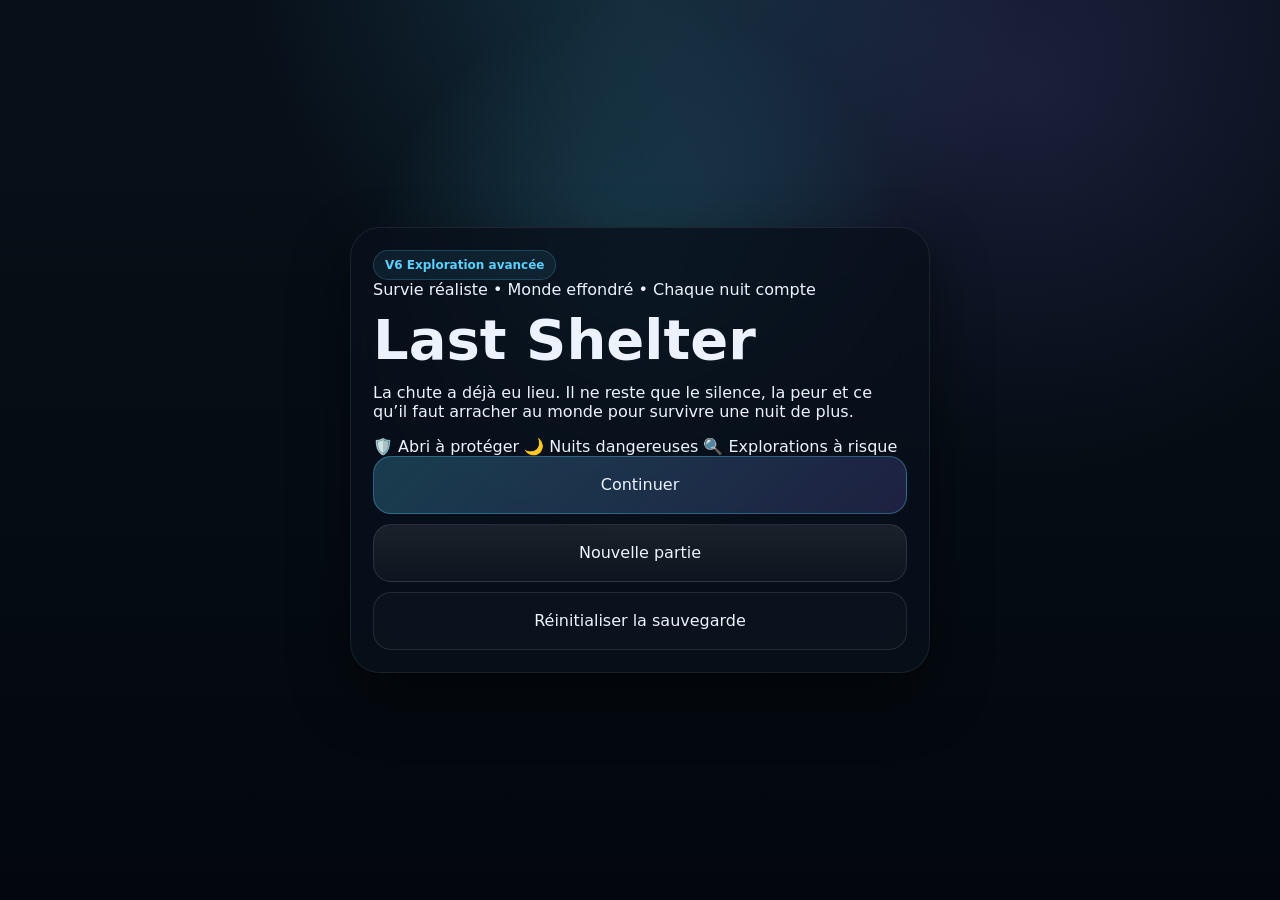
==== index.html @ d7cd536f "Update game version and start screen content Updated game version from V5.6.3 to V6 and modified the" ====
<!DOCTYPE html>
<html lang="fr">
<head>
  <meta charset="UTF-8" />
  <meta name="viewport" content="width=device-width, initial-scale=1.0, viewport-fit=cover" />
  <meta name="theme-color" content="#0b1220" />
  <title>Last Shelter V6 — Survie Zombie</title>
  <link rel="stylesheet" href="style.css" />
</head>
<body>
<div id="startScreen" class="start-screen">
  <div class="start-overlay"></div>
  <section class="start-card">
    <div class="eyebrow">V6 Exploration avancée</div>

    <div class="start-kicker">Survie réaliste • Monde effondré • Chaque nuit compte</div>

    <h1>Last Shelter</h1>

    <p class="start-text">
      La chute a déjà eu lieu. Il ne reste que le silence, la peur et ce qu’il faut arracher au monde pour survivre une nuit de plus.
    </p>

    <div class="start-features">
      <span>🛡️ Abri à protéger</span>
      <span>🌙 Nuits dangereuses</span>
      <span>🔍 Explorations à risque</span>
    </div>

    <div class="start-actions">
      <button id="continueBtn" class="btn primary large">Continuer</button>
      <button id="newGameBtn" class="btn large">Nouvelle partie</button>
      <button id="resetSaveBtn" class="btn ghost large">Réinitialiser la sauvegarde</button>
    </div>
  </section>
</div>

<main class="app hidden" id="gameApp">
  <section class="hero panel">
    <div class="hero-top">
      <div class="eyebrow">Survie zombie réaliste</div>
      <button id="saveNowBtn" class="mini-btn">Sauvegarder</button>
    </div>

    <h1>Last Shelter</h1>
    <p class="subtitle">Les sorties simples permettent de tenir. Les expéditions dangereuses permettent de changer la partie.</p>

    <div class="hero-meta">
      <article class="meta-card">
        <span>Jour</span>
        <strong id="dayLabel">1</strong>
      </article>
      <article class="meta-card">
        <span>Heure</span>
        <strong id="timeLabel">Matin</strong>
      </article>
      <article class="meta-card">
        <span>Zone</span>
        <strong id="locationLabel">Abri</strong>
      </article>
    </div>
  </section>

  <section class="sticky-wrap">
    <section class="sticky-status panel">
      <div class="sticky-bar-top">
        <div class="sticky-group" id="stickyVitals"></div>
        <div class="sticky-badge" id="statusSummary">Situation stable</div>
      </div>
      <div class="sticky-bar-bottom" id="stickyResources"></div>
    </section>
  </section>

  <section class="stack">
    <section class="panel ambience-panel">
      <div class="panel-head">
        <h2>Ambiance</h2>
        <small id="weatherLabel">☀️ Temps clair</small>
      </div>
      <div class="panel-body">
        <p id="ambienceText" class="ambience-text"></p>
      </div>
    </section>

    <section class="panel inventory-panel inventory-panel--featured">
      <div class="panel-head">
        <h2>Inventaire</h2>
        <small>Ressources disponibles</small>
      </div>
      <div class="panel-body">
        <div class="inventory-list" id="inventoryList"></div>
      </div>
    </section>

    <section class="panel">
      <div class="panel-head">
        <h2>État détaillé</h2>
        <small>Vue complète</small>
      </div>
      <div class="panel-body">
        <div class="status-chips-wrap">
          <div class="chips" id="statusChips"></div>
        </div>
        <div class="stats" id="statsGrid"></div>
      </div>
    </section>

    <section class="panel">
      <div class="panel-head">
        <h2>Situation actuelle</h2>
        <small id="saveStateLabel">Aucune sauvegarde</small>
      </div>
      <div class="panel-body">
        <div class="overview" id="overviewGrid"></div>
      </div>
    </section>

    <section class="zone-title zone-title-shelter">
      <span>Abri</span>
      <small>Gestion, construction, récupération</small>
    </section>

    <section class="panel accordion-panel shelter-shell">
      <button class="accordion-trigger" id="buildingsToggle" aria-expanded="false">
          <span>
            <strong>Améliorations de l'abri</strong>
            <small>Production et survie longue durée</small>
          </span>
        <span class="accordion-icon">+</span>
      </button>
      <div class="accordion-content hidden" id="buildingsContent">
        <div class="panel-body panel-body--accordion">
          <div class="buildings" id="buildingsGrid"></div>
        </div>
      </div>
    </section>

    <section class="zone-title zone-title-outside">
      <span>Exploration simple</span>
      <small>Aucune ressource requise</small>
    </section>

    <section class="panel accordion-panel outside-shell">
      <button class="accordion-trigger" id="simpleToggle" aria-expanded="false">
          <span>
            <strong>Sorties simples</strong>
            <small>Faible coût, butin modéré</small>
          </span>
        <span class="accordion-icon">+</span>
      </button>
      <div class="accordion-content hidden" id="simpleContent">
        <div class="panel-body panel-body--accordion">
          <div class="locations" id="simpleLocationsGrid"></div>
        </div>
      </div>
    </section>

    <section class="zone-title zone-title-danger">
      <span>Exploration dangereuse</span>
      <small>Munitions et carburant requis</small>
    </section>

    <section class="panel accordion-panel danger-shell">
      <button class="accordion-trigger" id="dangerousToggle" aria-expanded="false">
          <span>
            <strong>Expéditions dangereuses</strong>
            <small>Coût élevé, gros butin</small>
          </span>
        <span class="accordion-icon">+</span>
      </button>
      <div class="accordion-content hidden" id="dangerousContent">
        <div class="panel-body panel-body--accordion">
          <div class="locations" id="dangerousLocationsGrid"></div>
        </div>
      </div>
    </section>

    <section class="panel accordion-panel">
      <button class="accordion-trigger" id="journalToggle" aria-expanded="false">
          <span>
            <strong>Journal</strong>
            <small>Événements classés par jour</small>
          </span>
        <span class="accordion-icon">+</span>
      </button>
      <div class="accordion-content hidden" id="journalContent">
        <div class="panel-body panel-body--accordion">
          <div class="journal-days" id="journalDays"></div>
        </div>
      </div>
    </section>
  </section>
</main>

<section class="sticky-actions hidden" id="stickyActions">
  <div class="sticky-actions-main">
    <button class="action-pill" data-action="sleep">🌙<span>Dormir</span></button>
    <button class="action-pill" data-action="eat">🍖<span>Manger</span></button>
    <button class="action-pill" data-action="drink">💧<span>Boire</span></button>
    <button class="action-pill" data-action="heal">🩹<span>Soigner</span></button>
    <button class="action-pill more" id="moreActionsBtn">＋<span>Plus</span></button>
  </div>
  <div class="sticky-actions-more hidden" id="moreActionsPanel">
    <button class="action-pill" data-action="relax">🫁<span>Se détendre</span></button>
    <button class="action-pill" data-action="fortify">🧱<span>Renforcer</span></button>
    <button class="action-pill danger" data-action="night-watch">👁️<span>Garde</span></button>
    <button class="action-pill" data-action="patrol">🚶<span>Patrouiller</span></button>
    <button class="action-pill" data-action="secure-zone">🛡️<span>Sécuriser</span></button>
    <button class="action-pill danger" data-action="clear-threat">🔫<span>Éliminer</span></button>
    <button class="action-pill" data-action="next">⏱️<span>Temps</span></button>
  </div>
</section>

<div id="eventModal" class="modal hidden">
  <div class="modal-backdrop"></div>
  <section class="modal-card">
    <div class="eyebrow">Événement</div>
    <h2 id="eventTitle">Événement</h2>
    <p id="eventText" class="modal-text"></p>
    <div class="choice-list" id="eventChoices"></div>
  </section>
</div>

<div id="gameOverScreen" class="modal hidden">
  <div class="modal-backdrop"></div>
  <section class="modal-card game-over-card">
    <div class="eyebrow">Fin de survie</div>
    <h2>Game Over</h2>
    <p id="gameOverReason" class="modal-text"></p>
    <div class="game-over-grid" id="gameOverStats"></div>
    <div class="choice-list">
      <button id="restartBtn" class="btn primary">
        <strong>Recommencer</strong>
        <span>Lancer une nouvelle partie</span>
      </button>
      <button id="backMenuBtn" class="btn">
        <strong>Retour menu</strong>
        <span>Revenir à l’écran d’accueil</span>
      </button>
    </div>
  </section>
</div>


<div id="toastContainer" class="toast-container"></div>

<script src="app.js"></script>
</body>
</html>
---- style.css ----
:root{--bg:#071019;--panel:rgba(13,24,38,.88);--panel-2:rgba(9,18,30,.94);--line:rgba(255,255,255,.08);--text:#ecf3ff;--muted:#95a8c6;--accent:#59d0ff;--accent-2:#8d7bff;--danger:#ff5e7e;--warning:#ffbe5c;--success:#56e39f;--shadow:0 24px 60px rgba(0,0,0,.45);--radius:22px;--safe-bottom:env(safe-area-inset-bottom,0px);--safe-top:env(safe-area-inset-top,0px)}
*{box-sizing:border-box}html,body{margin:0;min-height:100%}body{font-family:Inter,ui-sans-serif,system-ui,-apple-system,Segoe UI,Roboto,Arial,sans-serif;color:var(--text);background:radial-gradient(circle at top,rgba(89,208,255,.18),transparent 35%),radial-gradient(circle at 80% 10%,rgba(141,123,255,.18),transparent 30%),linear-gradient(180deg,#08111b 0%,#071019 55%,#050b12 100%);overflow-x:hidden}
.hidden{display:none!important}.start-screen{min-height:100vh;padding:calc(24px + var(--safe-top)) 16px calc(24px + var(--safe-bottom));display:grid;place-items:center;position:relative}.start-overlay{position:absolute;inset:0;background:radial-gradient(circle at 50% 30%,rgba(89,208,255,.18),transparent 30%),linear-gradient(180deg,rgba(3,7,12,.1),rgba(2,5,10,.6))}.start-card{position:relative;z-index:1;width:min(100%,580px);border:1px solid var(--line);border-radius:30px;background:rgba(8,16,28,.82);backdrop-filter:blur(18px);box-shadow:var(--shadow);padding:22px}.start-card h1,h1{margin:14px 0 8px;font-size:clamp(28px,8vw,42px);line-height:.96}.start-card h1{font-size:clamp(34px,10vw,56px)}.start-actions,.choice-list{display:grid;gap:10px}
.app{width:min(100%,1120px);margin:0 auto;padding:calc(18px + var(--safe-top)) 14px calc(152px + var(--safe-bottom))}.stack{display:grid;gap:14px;margin-top:14px}
.panel{border:1px solid var(--line);border-radius:var(--radius);background:var(--panel);backdrop-filter:blur(14px);box-shadow:var(--shadow);overflow:hidden}.hero{padding:18px;background:linear-gradient(180deg,rgba(14,24,40,.92),rgba(8,16,27,.92))}.ambience-panel{background:linear-gradient(180deg,rgba(18,31,49,.92),rgba(9,18,30,.92))}
.hero-top,.panel-head,.location-top,.entry-meta,.toast-top,.loot-row,.building-top,.sticky-bar-top{display:flex;align-items:center;justify-content:space-between;gap:10px}.eyebrow{display:inline-flex;align-items:center;padding:7px 11px;border:1px solid rgba(89,208,255,.2);border-radius:999px;color:var(--accent);font-size:12px;font-weight:700;background:rgba(89,208,255,.08)}
.subtitle,.panel-head small,.meta-card span,.info span,.btn span,.loot-row small,.entry-meta,.toast-close,.accordion-trigger small,.zone-title small,.sticky-pill span{color:var(--muted)}
.hero-meta,.stats,.overview,.locations,.buildings,.game-over-grid{display:grid;gap:12px}.hero-meta{grid-template-columns:repeat(3,1fr);margin-top:16px}.stats,.overview{grid-template-columns:1fr 1fr}.locations,.buildings{grid-template-columns:1fr}.game-over-grid{grid-template-columns:1fr 1fr}
.meta-card,.location-card,.info,.stat,.loot-row,.entry,.building-card,.game-over-stat{border:1px solid var(--line);background:rgba(255,255,255,.03)}.meta-card,.info,.stat,.loot-row,.entry,.location-card,.btn,.building-card,.game-over-stat,.sticky-status{border-radius:18px;padding:12px}
.panel-head{padding:16px 16px 12px}.panel-body{padding:0 16px 16px}.panel-body--accordion{padding-top:12px}
button{appearance:none;border:0;cursor:pointer;font:inherit}.btn{min-height:58px;color:var(--text);text-align:left;border:1px solid rgba(255,255,255,.1);background:linear-gradient(180deg,rgba(255,255,255,.08),rgba(255,255,255,.03))}.btn.primary{background:linear-gradient(135deg,rgba(89,208,255,.24),rgba(141,123,255,.18));border-color:rgba(89,208,255,.32)}.btn.ghost{background:rgba(255,255,255,.02)} .btn.large{text-align:center}.mini-btn{border-radius:999px;padding:10px 12px;color:#dff1ff;border:1px solid rgba(89,208,255,.22);background:rgba(89,208,255,.08)}
.sticky-wrap{position:sticky;top:8px;z-index:35;margin-top:14px}.sticky-status{background:linear-gradient(135deg,rgba(8,18,31,.95),rgba(10,22,38,.92));padding:12px;border-color:rgba(89,208,255,.24)}.sticky-group,.sticky-bar-bottom{display:flex;gap:8px;overflow-x:auto;scrollbar-width:none;flex-wrap:nowrap}.sticky-group::-webkit-scrollbar,.sticky-bar-bottom::-webkit-scrollbar{display:none}.sticky-bar-bottom{margin-top:8px}.sticky-pill,.sticky-badge{padding:8px 10px;border-radius:999px;border:1px solid var(--line);background:rgba(255,255,255,.04);font-size:12px;display:flex;align-items:center;gap:8px;flex:0 0 auto}.sticky-pill strong{font-size:14px}.sticky-badge{background:rgba(89,208,255,.1);border-color:rgba(89,208,255,.2)}
.sticky-actions{position:fixed;left:0;right:0;bottom:0;z-index:40;padding:10px 12px calc(10px + var(--safe-bottom));background:linear-gradient(180deg,rgba(4,10,18,.15),rgba(7,16,25,.97));backdrop-filter:blur(22px);border-top:1px solid rgba(255,255,255,.08)}.sticky-actions-main,.sticky-actions-more{display:grid;gap:8px}.sticky-actions-main{grid-template-columns:repeat(5,minmax(0,1fr))}.sticky-actions-more{grid-template-columns:repeat(4,minmax(0,1fr));margin-top:8px}.action-pill{min-height:54px;display:flex;flex-direction:column;align-items:center;justify-content:center;gap:4px;padding:8px 6px;border-radius:18px;color:var(--text);background:linear-gradient(180deg,rgba(255,255,255,.08),rgba(255,255,255,.03));border:1px solid rgba(255,255,255,.1);text-align:center;font-size:12px}.action-pill.more{background:linear-gradient(180deg,rgba(89,208,255,.14),rgba(255,255,255,.03));border-color:rgba(89,208,255,.22)}.action-pill.danger{background:linear-gradient(180deg,rgba(255,94,126,.2),rgba(255,255,255,.03));border-color:rgba(255,94,126,.28)}
.zone-title{padding:2px 4px 0}.zone-title-shelter span{color:#9de5ff}.zone-title-outside span{color:#ffcc9d}.shelter-shell{border-color:rgba(89,208,255,.18)}.outside-shell{border-color:rgba(255,190,92,.18)}
.accordion-trigger{width:100%;display:flex;align-items:center;justify-content:space-between;gap:12px;padding:16px;background:linear-gradient(180deg,rgba(255,255,255,.05),rgba(255,255,255,.02));color:var(--text)}.accordion-icon{width:34px;height:34px;display:grid;place-items:center;border-radius:50%;background:rgba(89,208,255,.1);border:1px solid rgba(89,208,255,.18);font-size:20px;color:var(--accent);transition:transform .2s ease}.accordion-trigger[aria-expanded="true"] .accordion-icon{transform:rotate(45deg)}.accordion-content{display:grid;grid-template-rows:1fr;transition:grid-template-rows .25s ease, opacity .25s ease;opacity:1}.accordion-content.hidden{display:grid!important;grid-template-rows:0fr;opacity:.45}.accordion-content>*{overflow:hidden}
.badge.danger{border-color:rgba(255,94,126,.24);color:#ffd3dc}.badge.loot{border-color:rgba(89,208,255,.24);color:#cfeeff}.badge.good,.chip.good{border-color:rgba(86,227,159,.24);color:#caffdf;background:rgba(86,227,159,.1)} .chip.alert{border-color:rgba(255,94,126,.3);color:#ffd7df;background:rgba(255,94,126,.1)}
.stat-top{display:flex;justify-content:space-between;gap:8px;margin-bottom:8px;font-size:13px}.bar{height:10px;border-radius:999px;background:rgba(255,255,255,.06);overflow:hidden}.bar-fill{height:100%;border-radius:inherit;background:linear-gradient(90deg,var(--accent),var(--accent-2))}.bar-fill.danger{background:linear-gradient(90deg,#ff8a5c,var(--danger))}.bar-fill.success{background:linear-gradient(90deg,#56e39f,#28c76f)}.bar-fill.warning{background:linear-gradient(90deg,#ffd166,#ff9f1c)}
.journal-days{display:grid;gap:12px}.journal-day{border:1px solid var(--line);border-radius:18px;background:rgba(255,255,255,.03);padding:12px}.journal-day h3{margin:0 0 10px;font-size:14px}.journal-entries{display:grid;gap:10px}
.modal{position:fixed;inset:0;z-index:10000;display:grid;place-items:center;padding:16px}.modal-backdrop{position:absolute;inset:0;background:rgba(4,8,14,.72);backdrop-filter:blur(10px)}.modal-card{position:relative;z-index:1;width:min(100%,560px);max-height:min(92vh,820px);overflow:auto;border-radius:28px;border:1px solid var(--line);background:var(--panel-2);padding:20px}.game-over-card{border-color:rgba(255,94,126,.28);background:linear-gradient(180deg,rgba(35,10,18,.96),rgba(13,18,28,.95))}
.toast-container{position:fixed;left:12px;right:12px;bottom:calc(132px + var(--safe-bottom));display:grid;gap:10px;z-index:9999;pointer-events:none}.toast{pointer-events:auto;border-radius:18px;border:1px solid rgba(255,255,255,.1);background:rgba(8,16,28,.95);padding:14px 14px 12px;transform:translateY(18px);opacity:0;animation:toastIn .28s ease forwards}.toast.hide{animation:toastOut .25s ease forwards}.toast-title{font-size:14px;font-weight:700}.toast-message{font-size:13px;line-height:1.45;color:#d9e6fb}.toast.info{border-color:rgba(89,208,255,.35)}.toast.success{border-color:rgba(86,227,159,.35)}.toast.warning{border-color:rgba(255,190,92,.38)}.toast.danger{border-color:rgba(255,94,126,.38)}.toast.info .toast-title{color:var(--accent)}.toast.success .toast-title{color:var(--success)}.toast.warning .toast-title{color:var(--warning)}.toast.danger .toast-title{color:var(--danger)}
@keyframes toastIn{from{opacity:0;transform:translateY(18px) scale(.98)}to{opacity:1;transform:translateY(0) scale(1)}} @keyframes toastOut{from{opacity:1;transform:translateY(0) scale(1)}to{opacity:0;transform:translateY(12px) scale(.98)}}
@media (max-width:420px){.game-over-grid,.stats,.overview,.hero-meta{grid-template-columns:1fr}.sticky-actions-main{grid-template-columns:repeat(5,minmax(0,1fr))}.sticky-actions-more{grid-template-columns:repeat(2,minmax(0,1fr))}.action-pill{font-size:11px}}
@media (min-width:760px){.app{padding-inline:20px}.sticky-actions{left:auto;right:20px;bottom:20px;width:min(760px,calc(100vw - 40px));border:1px solid rgba(255,255,255,.08);border-radius:28px}.toast-container{left:auto;right:20px;width:min(390px,calc(100vw - 40px));bottom:160px}.stack{grid-template-columns:1.05fr .95fr;align-items:start}.locations,.buildings{grid-template-columns:1fr 1fr}}
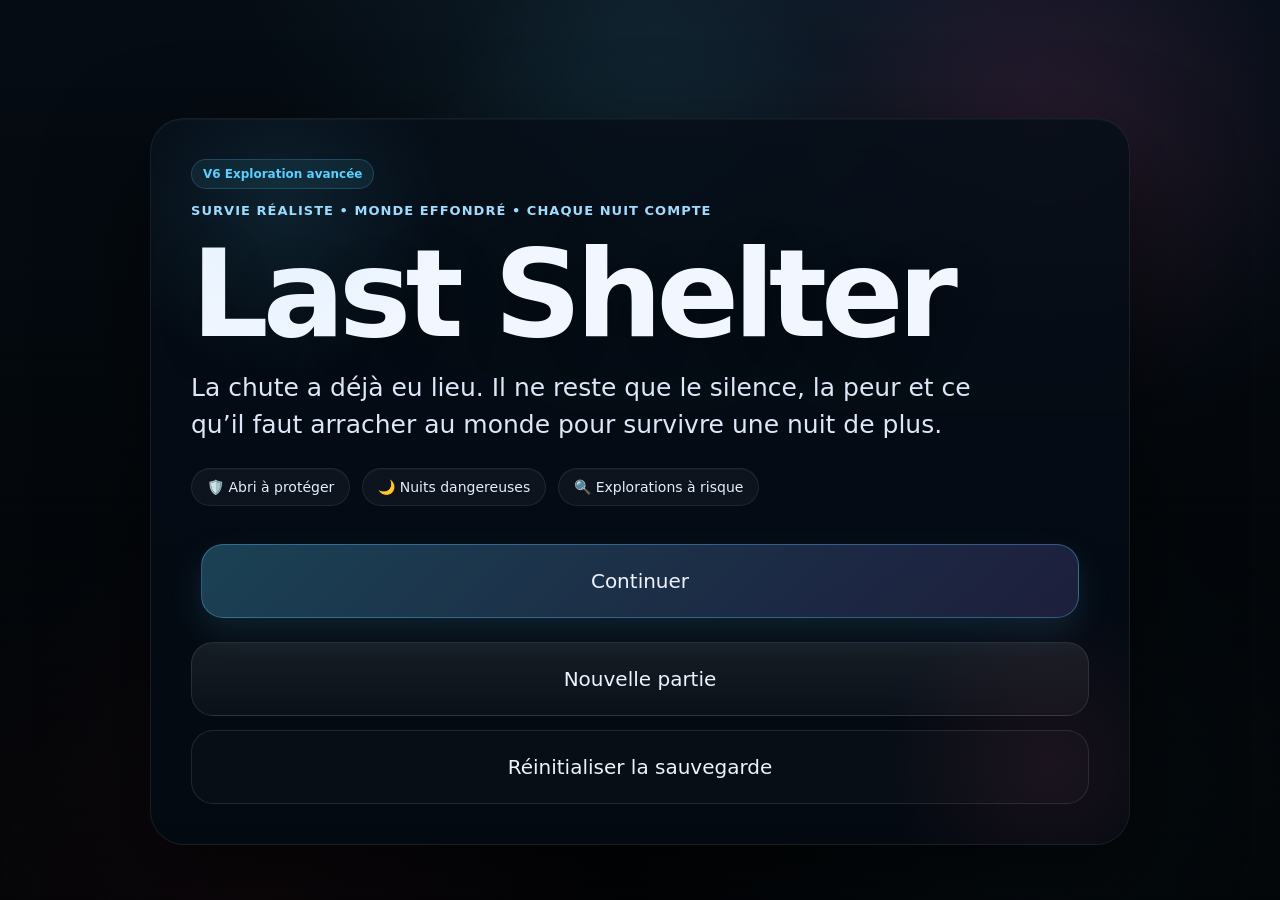
==== commit 83261b57: "maj vers V6" ====
--- a/index.html
+++ b/index.html
@@ -246,4 +246,4 @@
 
 <script src="app.js"></script>
 </body>
-</html>
+</html>
--- a/style.css
+++ b/style.css
@@ -1,23 +1,842 @@
-:root{--bg:#071019;--panel:rgba(13,24,38,.88);--panel-2:rgba(9,18,30,.94);--line:rgba(255,255,255,.08);--text:#ecf3ff;--muted:#95a8c6;--accent:#59d0ff;--accent-2:#8d7bff;--danger:#ff5e7e;--warning:#ffbe5c;--success:#56e39f;--shadow:0 24px 60px rgba(0,0,0,.45);--radius:22px;--safe-bottom:env(safe-area-inset-bottom,0px);--safe-top:env(safe-area-inset-top,0px)}
-*{box-sizing:border-box}html,body{margin:0;min-height:100%}body{font-family:Inter,ui-sans-serif,system-ui,-apple-system,Segoe UI,Roboto,Arial,sans-serif;color:var(--text);background:radial-gradient(circle at top,rgba(89,208,255,.18),transparent 35%),radial-gradient(circle at 80% 10%,rgba(141,123,255,.18),transparent 30%),linear-gradient(180deg,#08111b 0%,#071019 55%,#050b12 100%);overflow-x:hidden}
-.hidden{display:none!important}.start-screen{min-height:100vh;padding:calc(24px + var(--safe-top)) 16px calc(24px + var(--safe-bottom));display:grid;place-items:center;position:relative}.start-overlay{position:absolute;inset:0;background:radial-gradient(circle at 50% 30%,rgba(89,208,255,.18),transparent 30%),linear-gradient(180deg,rgba(3,7,12,.1),rgba(2,5,10,.6))}.start-card{position:relative;z-index:1;width:min(100%,580px);border:1px solid var(--line);border-radius:30px;background:rgba(8,16,28,.82);backdrop-filter:blur(18px);box-shadow:var(--shadow);padding:22px}.start-card h1,h1{margin:14px 0 8px;font-size:clamp(28px,8vw,42px);line-height:.96}.start-card h1{font-size:clamp(34px,10vw,56px)}.start-actions,.choice-list{display:grid;gap:10px}
-.app{width:min(100%,1120px);margin:0 auto;padding:calc(18px + var(--safe-top)) 14px calc(152px + var(--safe-bottom))}.stack{display:grid;gap:14px;margin-top:14px}
-.panel{border:1px solid var(--line);border-radius:var(--radius);background:var(--panel);backdrop-filter:blur(14px);box-shadow:var(--shadow);overflow:hidden}.hero{padding:18px;background:linear-gradient(180deg,rgba(14,24,40,.92),rgba(8,16,27,.92))}.ambience-panel{background:linear-gradient(180deg,rgba(18,31,49,.92),rgba(9,18,30,.92))}
-.hero-top,.panel-head,.location-top,.entry-meta,.toast-top,.loot-row,.building-top,.sticky-bar-top{display:flex;align-items:center;justify-content:space-between;gap:10px}.eyebrow{display:inline-flex;align-items:center;padding:7px 11px;border:1px solid rgba(89,208,255,.2);border-radius:999px;color:var(--accent);font-size:12px;font-weight:700;background:rgba(89,208,255,.08)}
-.subtitle,.panel-head small,.meta-card span,.info span,.btn span,.loot-row small,.entry-meta,.toast-close,.accordion-trigger small,.zone-title small,.sticky-pill span{color:var(--muted)}
-.hero-meta,.stats,.overview,.locations,.buildings,.game-over-grid{display:grid;gap:12px}.hero-meta{grid-template-columns:repeat(3,1fr);margin-top:16px}.stats,.overview{grid-template-columns:1fr 1fr}.locations,.buildings{grid-template-columns:1fr}.game-over-grid{grid-template-columns:1fr 1fr}
-.meta-card,.location-card,.info,.stat,.loot-row,.entry,.building-card,.game-over-stat{border:1px solid var(--line);background:rgba(255,255,255,.03)}.meta-card,.info,.stat,.loot-row,.entry,.location-card,.btn,.building-card,.game-over-stat,.sticky-status{border-radius:18px;padding:12px}
-.panel-head{padding:16px 16px 12px}.panel-body{padding:0 16px 16px}.panel-body--accordion{padding-top:12px}
-button{appearance:none;border:0;cursor:pointer;font:inherit}.btn{min-height:58px;color:var(--text);text-align:left;border:1px solid rgba(255,255,255,.1);background:linear-gradient(180deg,rgba(255,255,255,.08),rgba(255,255,255,.03))}.btn.primary{background:linear-gradient(135deg,rgba(89,208,255,.24),rgba(141,123,255,.18));border-color:rgba(89,208,255,.32)}.btn.ghost{background:rgba(255,255,255,.02)} .btn.large{text-align:center}.mini-btn{border-radius:999px;padding:10px 12px;color:#dff1ff;border:1px solid rgba(89,208,255,.22);background:rgba(89,208,255,.08)}
-.sticky-wrap{position:sticky;top:8px;z-index:35;margin-top:14px}.sticky-status{background:linear-gradient(135deg,rgba(8,18,31,.95),rgba(10,22,38,.92));padding:12px;border-color:rgba(89,208,255,.24)}.sticky-group,.sticky-bar-bottom{display:flex;gap:8px;overflow-x:auto;scrollbar-width:none;flex-wrap:nowrap}.sticky-group::-webkit-scrollbar,.sticky-bar-bottom::-webkit-scrollbar{display:none}.sticky-bar-bottom{margin-top:8px}.sticky-pill,.sticky-badge{padding:8px 10px;border-radius:999px;border:1px solid var(--line);background:rgba(255,255,255,.04);font-size:12px;display:flex;align-items:center;gap:8px;flex:0 0 auto}.sticky-pill strong{font-size:14px}.sticky-badge{background:rgba(89,208,255,.1);border-color:rgba(89,208,255,.2)}
-.sticky-actions{position:fixed;left:0;right:0;bottom:0;z-index:40;padding:10px 12px calc(10px + var(--safe-bottom));background:linear-gradient(180deg,rgba(4,10,18,.15),rgba(7,16,25,.97));backdrop-filter:blur(22px);border-top:1px solid rgba(255,255,255,.08)}.sticky-actions-main,.sticky-actions-more{display:grid;gap:8px}.sticky-actions-main{grid-template-columns:repeat(5,minmax(0,1fr))}.sticky-actions-more{grid-template-columns:repeat(4,minmax(0,1fr));margin-top:8px}.action-pill{min-height:54px;display:flex;flex-direction:column;align-items:center;justify-content:center;gap:4px;padding:8px 6px;border-radius:18px;color:var(--text);background:linear-gradient(180deg,rgba(255,255,255,.08),rgba(255,255,255,.03));border:1px solid rgba(255,255,255,.1);text-align:center;font-size:12px}.action-pill.more{background:linear-gradient(180deg,rgba(89,208,255,.14),rgba(255,255,255,.03));border-color:rgba(89,208,255,.22)}.action-pill.danger{background:linear-gradient(180deg,rgba(255,94,126,.2),rgba(255,255,255,.03));border-color:rgba(255,94,126,.28)}
-.zone-title{padding:2px 4px 0}.zone-title-shelter span{color:#9de5ff}.zone-title-outside span{color:#ffcc9d}.shelter-shell{border-color:rgba(89,208,255,.18)}.outside-shell{border-color:rgba(255,190,92,.18)}
-.accordion-trigger{width:100%;display:flex;align-items:center;justify-content:space-between;gap:12px;padding:16px;background:linear-gradient(180deg,rgba(255,255,255,.05),rgba(255,255,255,.02));color:var(--text)}.accordion-icon{width:34px;height:34px;display:grid;place-items:center;border-radius:50%;background:rgba(89,208,255,.1);border:1px solid rgba(89,208,255,.18);font-size:20px;color:var(--accent);transition:transform .2s ease}.accordion-trigger[aria-expanded="true"] .accordion-icon{transform:rotate(45deg)}.accordion-content{display:grid;grid-template-rows:1fr;transition:grid-template-rows .25s ease, opacity .25s ease;opacity:1}.accordion-content.hidden{display:grid!important;grid-template-rows:0fr;opacity:.45}.accordion-content>*{overflow:hidden}
-.badge.danger{border-color:rgba(255,94,126,.24);color:#ffd3dc}.badge.loot{border-color:rgba(89,208,255,.24);color:#cfeeff}.badge.good,.chip.good{border-color:rgba(86,227,159,.24);color:#caffdf;background:rgba(86,227,159,.1)} .chip.alert{border-color:rgba(255,94,126,.3);color:#ffd7df;background:rgba(255,94,126,.1)}
-.stat-top{display:flex;justify-content:space-between;gap:8px;margin-bottom:8px;font-size:13px}.bar{height:10px;border-radius:999px;background:rgba(255,255,255,.06);overflow:hidden}.bar-fill{height:100%;border-radius:inherit;background:linear-gradient(90deg,var(--accent),var(--accent-2))}.bar-fill.danger{background:linear-gradient(90deg,#ff8a5c,var(--danger))}.bar-fill.success{background:linear-gradient(90deg,#56e39f,#28c76f)}.bar-fill.warning{background:linear-gradient(90deg,#ffd166,#ff9f1c)}
-.journal-days{display:grid;gap:12px}.journal-day{border:1px solid var(--line);border-radius:18px;background:rgba(255,255,255,.03);padding:12px}.journal-day h3{margin:0 0 10px;font-size:14px}.journal-entries{display:grid;gap:10px}
-.modal{position:fixed;inset:0;z-index:10000;display:grid;place-items:center;padding:16px}.modal-backdrop{position:absolute;inset:0;background:rgba(4,8,14,.72);backdrop-filter:blur(10px)}.modal-card{position:relative;z-index:1;width:min(100%,560px);max-height:min(92vh,820px);overflow:auto;border-radius:28px;border:1px solid var(--line);background:var(--panel-2);padding:20px}.game-over-card{border-color:rgba(255,94,126,.28);background:linear-gradient(180deg,rgba(35,10,18,.96),rgba(13,18,28,.95))}
-.toast-container{position:fixed;left:12px;right:12px;bottom:calc(132px + var(--safe-bottom));display:grid;gap:10px;z-index:9999;pointer-events:none}.toast{pointer-events:auto;border-radius:18px;border:1px solid rgba(255,255,255,.1);background:rgba(8,16,28,.95);padding:14px 14px 12px;transform:translateY(18px);opacity:0;animation:toastIn .28s ease forwards}.toast.hide{animation:toastOut .25s ease forwards}.toast-title{font-size:14px;font-weight:700}.toast-message{font-size:13px;line-height:1.45;color:#d9e6fb}.toast.info{border-color:rgba(89,208,255,.35)}.toast.success{border-color:rgba(86,227,159,.35)}.toast.warning{border-color:rgba(255,190,92,.38)}.toast.danger{border-color:rgba(255,94,126,.38)}.toast.info .toast-title{color:var(--accent)}.toast.success .toast-title{color:var(--success)}.toast.warning .toast-title{color:var(--warning)}.toast.danger .toast-title{color:var(--danger)}
-@keyframes toastIn{from{opacity:0;transform:translateY(18px) scale(.98)}to{opacity:1;transform:translateY(0) scale(1)}} @keyframes toastOut{from{opacity:1;transform:translateY(0) scale(1)}to{opacity:0;transform:translateY(12px) scale(.98)}}
-@media (max-width:420px){.game-over-grid,.stats,.overview,.hero-meta{grid-template-columns:1fr}.sticky-actions-main{grid-template-columns:repeat(5,minmax(0,1fr))}.sticky-actions-more{grid-template-columns:repeat(2,minmax(0,1fr))}.action-pill{font-size:11px}}
-@media (min-width:760px){.app{padding-inline:20px}.sticky-actions{left:auto;right:20px;bottom:20px;width:min(760px,calc(100vw - 40px));border:1px solid rgba(255,255,255,.08);border-radius:28px}.toast-container{left:auto;right:20px;width:min(390px,calc(100vw - 40px));bottom:160px}.stack{grid-template-columns:1.05fr .95fr;align-items:start}.locations,.buildings{grid-template-columns:1fr 1fr}}
+:root{
+  --bg:#071019;
+  --panel:rgba(13,24,38,.88);
+  --panel-2:rgba(9,18,30,.94);
+  --line:rgba(255,255,255,.08);
+  --text:#ecf3ff;
+  --muted:#95a8c6;
+  --accent:#59d0ff;
+  --accent-2:#8d7bff;
+  --danger:#ff5e7e;
+  --warning:#ffbe5c;
+  --success:#56e39f;
+  --shadow:0 24px 60px rgba(0,0,0,.45);
+  --radius:22px;
+  --safe-bottom:env(safe-area-inset-bottom,0px);
+  --safe-top:env(safe-area-inset-top,0px);
+}
+
+*{box-sizing:border-box}
+html,body{margin:0;min-height:100%}
+
+body{
+  font-family:Inter,ui-sans-serif,system-ui,-apple-system,Segoe UI,Roboto,Arial,sans-serif;
+  color:var(--text);
+  background:
+          radial-gradient(circle at top,rgba(89,208,255,.18),transparent 35%),
+          radial-gradient(circle at 80% 10%,rgba(141,123,255,.18),transparent 30%),
+          linear-gradient(180deg,#08111b 0%,#071019 55%,#050b12 100%);
+  overflow-x:hidden;
+}
+
+.hidden{display:none!important}
+.start-screen{
+  min-height:100vh;
+  padding:calc(24px + var(--safe-top)) 16px calc(24px + var(--safe-bottom));
+  display:grid;
+  place-items:center;
+  position:relative;
+  overflow:hidden;
+  background:
+          radial-gradient(circle at 50% 20%, rgba(89,208,255,.10), transparent 24%),
+          radial-gradient(circle at 82% 18%, rgba(255,94,126,.12), transparent 20%),
+          linear-gradient(180deg, rgba(3,8,14,.45), rgba(2,6,10,.72));
+}
+
+.start-screen::before{
+  content:"";
+  position:absolute;
+  inset:0;
+  background:
+          linear-gradient(to top, rgba(0,0,0,.55), rgba(0,0,0,.08)),
+          radial-gradient(circle at 20% 100%, rgba(255,94,126,.10), transparent 28%),
+          radial-gradient(circle at 80% 100%, rgba(89,208,255,.08), transparent 30%);
+  pointer-events:none;
+}
+
+.start-screen::after{
+  content:"";
+  position:absolute;
+  inset:0;
+  background:
+          repeating-linear-gradient(
+                  180deg,
+                  rgba(255,255,255,.012) 0px,
+                  rgba(255,255,255,.012) 1px,
+                  transparent 1px,
+                  transparent 3px
+          );
+  opacity:.35;
+  pointer-events:none;
+}
+
+.start-card{
+  position:relative;
+  z-index:1;
+  width:min(100%, 980px);
+  border:1px solid rgba(255,255,255,.08);
+  border-radius:34px;
+  background:
+          linear-gradient(180deg, rgba(6,14,24,.86), rgba(4,10,18,.94));
+  backdrop-filter:blur(18px);
+  box-shadow:
+          0 40px 100px rgba(0,0,0,.55),
+          inset 0 1px 0 rgba(255,255,255,.03);
+  padding:40px;
+  overflow:hidden;
+}
+
+.start-card::before{
+  content:"";
+  position:absolute;
+  top:-80px;
+  left:-40px;
+  width:340px;
+  height:340px;
+  background:radial-gradient(circle, rgba(89,208,255,.10), transparent 70%);
+  pointer-events:none;
+}
+
+.start-card::after{
+  content:"";
+  position:absolute;
+  right:-80px;
+  bottom:-80px;
+  width:320px;
+  height:320px;
+  background:radial-gradient(circle, rgba(255,94,126,.08), transparent 72%);
+  pointer-events:none;
+}
+
+.start-kicker{
+  margin-top:14px;
+  color:#9fdcff;
+  font-size:13px;
+  font-weight:700;
+  letter-spacing:.08em;
+  text-transform:uppercase;
+}
+
+.start-card h1{
+  margin:20px 0 18px;
+  font-size:clamp(58px, 10vw, 122px);
+  line-height:.92;
+  letter-spacing:-0.05em;
+  color:#f2f6ff;
+  text-shadow:0 10px 40px rgba(0,0,0,.28);
+}
+
+.start-text{
+  max-width:780px;
+  margin:0 0 24px;
+  font-size:clamp(18px, 2.1vw, 25px);
+  line-height:1.5;
+  color:#dce7f8;
+}
+
+.start-features{
+  display:flex;
+  flex-wrap:wrap;
+  gap:12px;
+  margin-bottom:28px;
+}
+
+.start-features span{
+  padding:10px 15px;
+  border-radius:999px;
+  border:1px solid rgba(255,255,255,.08);
+  background:rgba(255,255,255,.04);
+  color:#e2eeff;
+  font-size:14px;
+  box-shadow:inset 0 1px 0 rgba(255,255,255,.03);
+}
+
+.start-actions{
+  display:grid;
+  gap:14px;
+}
+
+.start-actions .btn{
+  min-height:74px;
+  border-radius:22px;
+  text-align:center;
+  justify-content:center;
+  font-size:20px;
+}
+
+.start-actions .btn.primary{
+  background:linear-gradient(135deg, rgba(89,208,255,.28), rgba(141,123,255,.18));
+  border-color:rgba(89,208,255,.34);
+  box-shadow:0 14px 34px rgba(89,208,255,.12);
+}
+
+.start-actions .btn.ghost{
+  background:rgba(255,255,255,.02);
+}
+
+@media (max-width: 760px){
+  .start-card{
+    padding:26px;
+    border-radius:28px;
+  }
+
+  .start-card h1{
+    font-size:clamp(44px, 14vw, 74px);
+  }
+
+  .start-text{
+    font-size:18px;
+  }
+
+  .start-kicker{
+    font-size:12px;
+    line-height:1.4;
+  }
+
+  .start-actions .btn{
+    min-height:64px;
+    font-size:18px;
+  }
+
+  .start-features{
+    gap:10px;
+  }
+
+  .start-features span{
+    font-size:13px;
+    padding:9px 12px;
+  }
+}
+
+.app{
+  width:min(1180px, calc(100vw - 32px));
+  margin:0 auto;
+  padding:calc(18px + var(--safe-top)) 0 calc(152px + var(--safe-bottom));
+}
+
+.stack{
+  display:flex;
+  flex-direction:column;
+  gap:14px;
+  margin-top:14px;
+}
+
+.panel{
+  border:1px solid var(--line);
+  border-radius:var(--radius);
+  background:var(--panel);
+  backdrop-filter:blur(14px);
+  box-shadow:var(--shadow);
+  overflow:hidden;
+}
+
+.hero{
+  padding:18px;
+  background:linear-gradient(180deg,rgba(14,24,40,.92),rgba(8,16,27,.92));
+}
+
+.ambience-panel{
+  background:linear-gradient(180deg,rgba(18,31,49,.92),rgba(9,18,30,.92));
+}
+
+.hero-top,
+.panel-head,
+.location-top,
+.entry-meta,
+.toast-top,
+.loot-row,
+.building-top,
+.sticky-bar-top{
+  display:flex;
+  align-items:center;
+  justify-content:space-between;
+  gap:10px;
+}
+
+.eyebrow{
+  display:inline-flex;
+  align-items:center;
+  padding:7px 11px;
+  border:1px solid rgba(89,208,255,.2);
+  border-radius:999px;
+  color:var(--accent);
+  font-size:12px;
+  font-weight:700;
+  background:rgba(89,208,255,.08);
+}
+
+.subtitle,
+.panel-head small,
+.meta-card span,
+.info span,
+.btn span,
+.loot-row small,
+.entry-meta,
+.toast-close,
+.accordion-trigger small,
+.zone-title small,
+.sticky-pill span{
+  color:var(--muted);
+}
+
+.hero-meta,
+.stats,
+.overview,
+.locations,
+.buildings,
+.game-over-grid{
+  display:grid;
+  gap:12px;
+}
+
+.hero-meta{
+  grid-template-columns:repeat(3,1fr);
+  margin-top:16px;
+}
+
+.stats,
+.overview{
+  grid-template-columns:1fr 1fr;
+}
+
+.locations,
+.buildings{
+  grid-template-columns:1fr;
+}
+
+.game-over-grid{
+  grid-template-columns:1fr 1fr;
+}
+
+.meta-card,
+.location-card,
+.info,
+.stat,
+.loot-row,
+.entry,
+.building-card,
+.game-over-stat{
+  border:1px solid var(--line);
+  background:rgba(255,255,255,.03);
+}
+
+.meta-card,
+.info,
+.stat,
+.loot-row,
+.entry,
+.location-card,
+.btn,
+.building-card,
+.game-over-stat,
+.sticky-status{
+  border-radius:18px;
+  padding:12px;
+}
+
+.panel-head{
+  padding:16px 16px 12px;
+}
+
+.panel-body{
+  padding:0 16px 16px;
+}
+
+.panel-body--accordion{
+  padding-top:12px;
+}
+
+button{
+  appearance:none;
+  border:0;
+  cursor:pointer;
+  font:inherit;
+}
+
+.btn{
+  min-height:38px;
+  color:var(--text);
+  text-align:left;
+  border:1px solid rgba(255,255,255,.1);
+  background:linear-gradient(180deg,rgba(255,255,255,.08),rgba(255,255,255,.03));
+}
+
+.btn.primary{
+  background:linear-gradient(135deg,rgba(89,208,255,.24),rgba(141,123,255,.18));
+  border-color:rgba(89,208,255,.32);
+  margin: 10px;
+}
+
+.btn.ghost{
+  background:rgba(255,255,255,.02);
+}
+
+.btn.large{
+  text-align:center;
+}
+
+.mini-btn{
+  border-radius:999px;
+  padding:10px 12px;
+  color:#dff1ff;
+  border:1px solid rgba(89,208,255,.22);
+  background:rgba(89,208,255,.08);
+}
+
+.sticky-wrap{
+  position:sticky;
+  top:8px;
+  z-index:35;
+  margin-top:14px;
+}
+
+.sticky-status{
+  background:linear-gradient(135deg,rgba(8,18,31,.95),rgba(10,22,38,.92));
+  padding:12px;
+  border-color:rgba(89,208,255,.24);
+}
+
+.sticky-group,
+.sticky-bar-bottom{
+  display:flex;
+  gap:8px;
+  overflow-x:auto;
+  scrollbar-width:none;
+  flex-wrap:nowrap;
+}
+
+.sticky-group::-webkit-scrollbar,
+.sticky-bar-bottom::-webkit-scrollbar{
+  display:none;
+}
+
+.sticky-bar-bottom{
+  margin-top:8px;
+}
+
+.sticky-pill,
+.sticky-badge{
+  padding:8px 10px;
+  border-radius:999px;
+  border:1px solid var(--line);
+  background:rgba(255,255,255,.04);
+  font-size:12px;
+  display:flex;
+  align-items:center;
+  gap:8px;
+  flex:0 0 auto;
+}
+
+.sticky-pill strong{
+  font-size:14px;
+}
+
+.sticky-badge{
+  background:rgba(89,208,255,.1);
+  border-color:rgba(89,208,255,.2);
+}
+
+.status-chips-wrap{
+  display:block;
+  width:100%;
+  margin-bottom:12px;
+}
+
+.chips{
+  display:flex !important;
+  flex-wrap:wrap !important;
+  gap:8px !important;
+  align-items:center !important;
+  width:100%;
+}
+
+.chip{
+  display:inline-flex !important;
+  align-items:center !important;
+  justify-content:center !important;
+  padding:8px 12px !important;
+  min-height:34px !important;
+  border-radius:999px !important;
+  border:1px solid rgba(255,255,255,.08) !important;
+  background:rgba(255,255,255,.04) !important;
+  font-size:12px !important;
+  line-height:1 !important;
+  white-space:nowrap !important;
+  width:auto !important;
+}
+
+.chip.good{
+  border-color:rgba(86,227,159,.24) !important;
+  color:#caffdf !important;
+  background:rgba(86,227,159,.1) !important;
+}
+
+.chip.alert{
+  border-color:rgba(255,94,126,.3) !important;
+  color:#ffd7df !important;
+  background:rgba(255,94,126,.1) !important;
+}
+
+.sticky-actions{
+  position:fixed;
+  left:50%;
+  transform:translateX(-50%);
+  bottom:24px;
+  z-index:40;
+  width:min(860px, calc(100vw - 80px));
+  padding:10px 12px calc(10px + var(--safe-bottom));
+  background:linear-gradient(180deg,rgba(4,10,18,.15),rgba(7,16,25,.97));
+  backdrop-filter:blur(22px);
+  border:1px solid rgba(255,255,255,.08);
+  border-radius:24px;
+  box-shadow:0 24px 48px rgba(0,0,0,.35);
+}
+
+.sticky-actions-main,
+.sticky-actions-more{
+  display:grid;
+  gap:8px;
+}
+
+.sticky-actions-main{
+  grid-template-columns:repeat(5,minmax(0,1fr));
+}
+
+.sticky-actions-more{
+  grid-template-columns:repeat(4,minmax(0,1fr));
+  margin-top:8px;
+}
+
+.sticky-actions-more .action-pill{
+  min-height:56px;
+  padding:10px 6px;
+}
+
+.sticky-actions-more .action-pill span{
+  display:block;
+  text-align:center;
+  line-height:1.15;
+}
+
+.action-pill{
+  min-height:58px;
+  display:flex;
+  flex-direction:column;
+  align-items:center;
+  justify-content:center;
+  gap:4px;
+  padding:8px 6px;
+  border-radius:16px;
+  color:var(--text);
+  background:linear-gradient(180deg,rgba(255,255,255,.08),rgba(255,255,255,.03));
+  border:1px solid rgba(255,255,255,.1);
+  text-align:center;
+  font-size:12px;
+}
+
+.action-pill.more{
+  background:linear-gradient(180deg,rgba(89,208,255,.14),rgba(255,255,255,.03));
+  border-color:rgba(89,208,255,.22);
+}
+
+.action-pill.danger{
+  background:linear-gradient(180deg,rgba(255,94,126,.2),rgba(255,255,255,.03));
+  border-color:rgba(255,94,126,.28);
+}
+
+.zone-title{
+  padding:2px 4px 0;
+}
+
+.zone-title-shelter span{color:#9de5ff}
+.zone-title-outside span{color:#92d9ff}
+.zone-title-danger span{color:#ffbe5c}
+
+.shelter-shell{border-color:rgba(89,208,255,.18)}
+.outside-shell{border-color:rgba(89,208,255,.18)}
+.danger-shell{border-color:rgba(255,190,92,.22)}
+
+.accordion-trigger{
+  width:100%;
+  display:flex;
+  align-items:center;
+  justify-content:space-between;
+  gap:12px;
+  padding:16px;
+  background:linear-gradient(180deg,rgba(255,255,255,.05),rgba(255,255,255,.02));
+  color:var(--text);
+}
+
+.accordion-icon{
+  width:44px !important;
+  height:44px !important;
+  min-width:44px !important;
+  min-height:44px !important;
+  max-width:44px !important;
+  max-height:44px !important;
+  flex:0 0 44px !important;
+  aspect-ratio:1 / 1 !important;
+  border-radius:999px !important;
+  display:inline-grid !important;
+  place-items:center !important;
+  line-height:1 !important;
+  padding:0 !important;
+  box-sizing:border-box !important;
+  background:rgba(89,208,255,.1);
+  border:1px solid rgba(89,208,255,.18);
+  font-size:20px;
+  color:var(--accent);
+  transition:transform .2s ease;
+}
+
+.accordion-trigger[aria-expanded="true"] .accordion-icon{
+  transform:rotate(45deg);
+}
+
+.accordion-content{
+  display:grid;
+  grid-template-rows:1fr;
+  transition:grid-template-rows .25s ease, opacity .25s ease;
+  opacity:1;
+}
+
+.accordion-content.hidden{
+  display:grid !important;
+  grid-template-rows:0fr;
+  opacity:.45;
+}
+
+.accordion-content>*{
+  overflow:hidden;
+}
+
+.badge.danger{
+  border-color:rgba(255,94,126,.24);
+  color:#ffd3dc;
+}
+
+.badge.loot{
+  border-color:rgba(89,208,255,.24);
+  color:#cfeeff;
+}
+
+.loot-row > div{
+  display:flex !important;
+  align-items:center !important;
+  gap:12px !important;
+  min-width:0;
+}
+
+.loot-row strong{
+  font-size:14px;
+}
+
+.loot-row small{
+  display:block;
+  margin-top:2px;
+}
+
+.loot-row .icon{
+  flex:0 0 auto;
+}
+
+.stat-top{
+  display:flex;
+  justify-content:space-between;
+  gap:8px;
+  margin-bottom:8px;
+  font-size:13px;
+}
+
+.bar{
+  height:10px;
+  border-radius:999px;
+  background:rgba(255,255,255,.06);
+  overflow:hidden;
+}
+
+.bar-fill{
+  height:100%;
+  border-radius:inherit;
+  background:linear-gradient(90deg,var(--accent),var(--accent-2));
+}
+
+.bar-fill.danger{
+  background:linear-gradient(90deg,#ff8a5c,var(--danger));
+}
+
+.bar-fill.success{
+  background:linear-gradient(90deg,#56e39f,#28c76f);
+}
+
+.bar-fill.warning{
+  background:linear-gradient(90deg,#ffd166,#ff9f1c);
+}
+
+.journal-days{
+  display:grid;
+  gap:12px;
+}
+
+.journal-day{
+  border:1px solid var(--line);
+  border-radius:18px;
+  background:rgba(255,255,255,.03);
+  padding:12px;
+}
+
+.journal-day h3{
+  margin:0 0 10px;
+  font-size:14px;
+}
+
+.journal-entries{
+  display:grid;
+  gap:10px;
+}
+
+.modal{
+  position:fixed;
+  inset:0;
+  z-index:10000;
+  display:grid;
+  place-items:center;
+  padding:16px;
+}
+
+.modal-backdrop{
+  position:absolute;
+  inset:0;
+  background:rgba(4,8,14,.72);
+  backdrop-filter:blur(10px);
+}
+
+.modal-card{
+  position:relative;
+  z-index:1;
+  width:min(100%,560px);
+  max-height:min(92vh,820px);
+  overflow:auto;
+  border-radius:28px;
+  border:1px solid var(--line);
+  background:var(--panel-2);
+  padding:20px;
+}
+
+.game-over-card{
+  border-color:rgba(255,94,126,.28);
+  background:linear-gradient(180deg,rgba(35,10,18,.96),rgba(13,18,28,.95));
+}
+
+.toast-container{
+  position:fixed;
+  right:24px;
+  width:min(380px, calc(100vw - 64px));
+  bottom:150px;
+  display:grid;
+  gap:10px;
+  z-index:9999;
+  pointer-events:none;
+}
+
+.toast{
+  pointer-events:auto;
+  border-radius:18px;
+  border:1px solid rgba(255,255,255,.1);
+  background:rgba(8,16,28,.95);
+  padding:14px 14px 12px;
+  transform:translateY(18px);
+  opacity:0;
+  animation:toastIn .28s ease forwards;
+}
+
+.toast.hide{
+  animation:toastOut .25s ease forwards;
+}
+
+.toast-title{
+  font-size:14px;
+  font-weight:700;
+}
+
+.toast-message{
+  font-size:13px;
+  line-height:1.45;
+  color:#d9e6fb;
+}
+
+.toast.info{border-color:rgba(89,208,255,.35)}
+.toast.success{border-color:rgba(86,227,159,.35)}
+.toast.warning{border-color:rgba(255,190,92,.38)}
+.toast.danger{border-color:rgba(255,94,126,.38)}
+
+.toast.info .toast-title{color:var(--accent)}
+.toast.success .toast-title{color:var(--success)}
+.toast.warning .toast-title{color:var(--warning)}
+.toast.danger .toast-title{color:var(--danger)}
+
+@keyframes toastIn{
+  from{opacity:0;transform:translateY(18px) scale(.98)}
+  to{opacity:1;transform:translateY(0) scale(1)}
+}
+
+@keyframes toastOut{
+  from{opacity:1;transform:translateY(0) scale(1)}
+  to{opacity:0;transform:translateY(12px) scale(.98)}
+}
+
+@media (max-width: 979px){
+  .app{
+    width:min(100%, calc(100vw - 28px));
+  }
+
+  .sticky-actions{
+    width:min(100%, calc(100vw - 24px));
+    bottom:0;
+    border-radius:0;
+    left:0;
+    transform:none;
+  }
+
+  .toast-container{
+    left:12px;
+    right:12px;
+    width:auto;
+    bottom:calc(132px + var(--safe-bottom));
+  }
+
+  .hero-meta,
+  .stats,
+  .overview{
+    grid-template-columns:1fr;
+  }
+}
+
+@media (max-width: 520px){
+  .accordion-icon{
+    width:42px !important;
+    height:42px !important;
+    min-width:42px !important;
+    min-height:42px !important;
+    max-width:42px !important;
+    max-height:42px !important;
+    flex:0 0 42px !important;
+  }
+
+  .sticky-actions-main{
+    grid-template-columns:repeat(5,minmax(0,1fr));
+  }
+
+  .sticky-actions-more{
+    grid-template-columns:repeat(2,minmax(0,1fr));
+  }
+
+  .action-pill{
+    font-size:11px;
+  }
+
+  .sticky-actions-more .action-pill{
+    min-height:54px;
+    padding:8px 6px;
+  }
+}
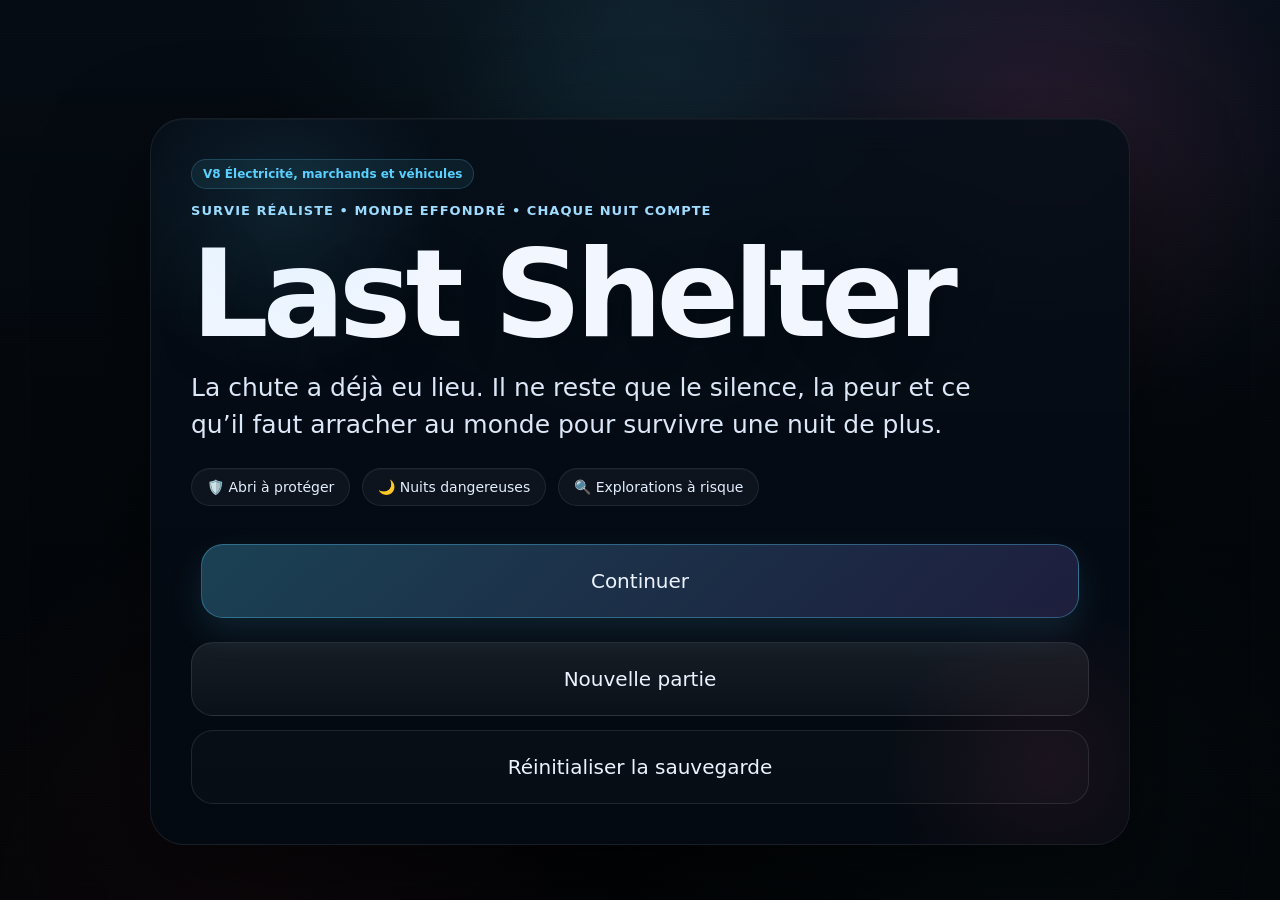
==== commit b7e79a20: "Maj ajout Marchand véhicules amélioration abri avec l'électricité  et maj de la barre d'action" ====
--- a/index.html
+++ b/index.html
@@ -4,14 +4,14 @@
   <meta charset="UTF-8" />
   <meta name="viewport" content="width=device-width, initial-scale=1.0, viewport-fit=cover" />
   <meta name="theme-color" content="#0b1220" />
-  <title>Last Shelter V6 — Survie Zombie</title>
+  <title>Last Shelter V8 — Survie Zombie</title>
   <link rel="stylesheet" href="style.css" />
 </head>
 <body>
 <div id="startScreen" class="start-screen">
   <div class="start-overlay"></div>
   <section class="start-card">
-    <div class="eyebrow">V6 Exploration avancée</div>
+    <div class="eyebrow">V8 Électricité, marchands et véhicules</div>
 
     <div class="start-kicker">Survie réaliste • Monde effondré • Chaque nuit compte</div>
 
@@ -82,36 +82,66 @@
       </div>
     </section>
 
-    <section class="panel inventory-panel inventory-panel--featured">
-      <div class="panel-head">
-        <h2>Inventaire</h2>
-        <small>Ressources disponibles</small>
-      </div>
-      <div class="panel-body">
-        <div class="inventory-list" id="inventoryList"></div>
-      </div>
-    </section>
-
-    <section class="panel">
-      <div class="panel-head">
-        <h2>État détaillé</h2>
-        <small>Vue complète</small>
-      </div>
-      <div class="panel-body">
-        <div class="status-chips-wrap">
-          <div class="chips" id="statusChips"></div>
-        </div>
-        <div class="stats" id="statsGrid"></div>
-      </div>
-    </section>
-
-    <section class="panel">
-      <div class="panel-head">
-        <h2>Situation actuelle</h2>
-        <small id="saveStateLabel">Aucune sauvegarde</small>
-      </div>
-      <div class="panel-body">
-        <div class="overview" id="overviewGrid"></div>
+    <section class="panel accordion-panel inventory-panel inventory-panel--featured">
+      <button class="accordion-trigger" id="inventoryToggle" aria-expanded="false">
+        <span>
+          <strong>Inventaire</strong>
+          <small>Ressources disponibles</small>
+        </span>
+        <span class="accordion-icon">+</span>
+      </button>
+      <div class="accordion-content hidden" id="inventoryContent">
+        <div class="panel-body panel-body--accordion">
+          <div class="inventory-list" id="inventoryList"></div>
+        </div>
+      </div>
+    </section>
+
+    <section class="panel accordion-panel merchant-panel">
+      <button class="accordion-trigger accordion-trigger--merchant" id="merchantToggle" aria-expanded="false">
+          <span>
+            <strong>Marchand itinérant</strong>
+            <small id="merchantStatusLabel">Aucun contact radio</small>
+          </span>
+        <span class="accordion-icon">+</span>
+      </button>
+      <div class="accordion-content hidden" id="merchantContent">
+        <div class="panel-body panel-body--accordion">
+          <div id="merchantPanel"></div>
+        </div>
+      </div>
+    </section>
+
+    <section class="panel accordion-panel">
+      <button class="accordion-trigger" id="statsToggle" aria-expanded="false">
+        <span>
+          <strong>État détaillé</strong>
+          <small>Vue complète</small>
+        </span>
+        <span class="accordion-icon">+</span>
+      </button>
+      <div class="accordion-content hidden" id="statsContent">
+        <div class="panel-body panel-body--accordion">
+          <div class="status-chips-wrap">
+            <div class="chips" id="statusChips"></div>
+          </div>
+          <div class="stats" id="statsGrid"></div>
+        </div>
+      </div>
+    </section>
+
+    <section class="panel accordion-panel">
+      <button class="accordion-trigger" id="overviewToggle" aria-expanded="false">
+        <span>
+          <strong>Situation actuelle</strong>
+          <small id="saveStateLabel">Aucune sauvegarde</small>
+        </span>
+        <span class="accordion-icon">+</span>
+      </button>
+      <div class="accordion-content hidden" id="overviewContent">
+        <div class="panel-body panel-body--accordion">
+          <div class="overview" id="overviewGrid"></div>
+        </div>
       </div>
     </section>
 
@@ -135,6 +165,50 @@
       </div>
     </section>
 
+
+    <section class="zone-title zone-title-colony">
+      <span>Colonie</span>
+      <small>Expansion, recrutement, défense avancée</small>
+    </section>
+
+    <section class="panel accordion-panel colony-shell">
+      <button class="accordion-trigger accordion-trigger--colony" id="colonyToggle" aria-expanded="false">
+          <span>
+            <strong>Colonie</strong>
+            <small id="colonyHeadText">Disponible après 30 jours de survie</small>
+          </span>
+        <span class="accordion-trigger-right">
+          <span class="section-badge section-badge--colony" id="colonyPhaseBadge">Abri</span>
+          <span class="accordion-icon">+</span>
+        </span>
+      </button>
+      <div class="accordion-content hidden" id="colonyContent">
+        <div class="panel-body panel-body--accordion panel-body--colony">
+          <div id="colonyPanel"></div>
+        </div>
+      </div>
+    </section>
+
+    <section class="zone-title zone-title-vehicle">
+      <span>Véhicules</span>
+      <small>Débloqué au jour 15</small>
+    </section>
+
+    <section class="panel accordion-panel vehicle-shell">
+      <button class="accordion-trigger" id="vehicleToggle" aria-expanded="false">
+        <span>
+          <strong>Garage & véhicules</strong>
+          <small id="vehicleHeadText">Disponible au jour 15</small>
+        </span>
+        <span class="accordion-icon">+</span>
+      </button>
+      <div class="accordion-content hidden" id="vehicleContent">
+        <div class="panel-body panel-body--accordion">
+          <div id="vehiclePanel"></div>
+        </div>
+      </div>
+    </section>
+
     <section class="zone-title zone-title-outside">
       <span>Exploration simple</span>
       <small>Aucune ressource requise</small>
@@ -190,15 +264,18 @@
       </div>
     </section>
   </section>
+  <div class="sticky-actions-spacer" id="stickyActionsSpacer" aria-hidden="true"></div>
 </main>
 
 <section class="sticky-actions hidden" id="stickyActions">
   <div class="sticky-actions-main">
-    <button class="action-pill" data-action="sleep">🌙<span>Dormir</span></button>
-    <button class="action-pill" data-action="eat">🍖<span>Manger</span></button>
-    <button class="action-pill" data-action="drink">💧<span>Boire</span></button>
-    <button class="action-pill" data-action="heal">🩹<span>Soigner</span></button>
-    <button class="action-pill more" id="moreActionsBtn">＋<span>Plus</span></button>
+    <div class="sticky-actions-core">
+      <button class="action-pill" data-action="sleep">🌙<span>Dormir</span></button>
+      <button class="action-pill" data-action="eat">🍖<span>Manger</span></button>
+      <button class="action-pill" data-action="drink">💧<span>Boire</span></button>
+      <button class="action-pill" data-action="heal">🩹<span>Soigner</span></button>
+    </div>
+    <button class="action-more-toggle" id="moreActionsBtn" aria-expanded="false">＋ Plus d’actions</button>
   </div>
   <div class="sticky-actions-more hidden" id="moreActionsPanel">
     <button class="action-pill" data-action="relax">🫁<span>Se détendre</span></button>
@@ -241,7 +318,6 @@
   </section>
 </div>
 
-
 <div id="toastContainer" class="toast-container"></div>
 
 <script src="app.js"></script>
--- a/style.css
+++ b/style.css
@@ -362,8 +362,8 @@
 }
 
 .btn.primary{
-  background:linear-gradient(135deg,rgba(89,208,255,.24),rgba(141,123,255,.18));
-  border-color:rgba(89,208,255,.32);
+  background:linear-gradient(135deg,rgba(56,189,248,.24),rgba(129,140,248,.18));
+  border-color:rgba(56,189,248,.32);
   margin: 10px;
 }
 
@@ -498,6 +498,11 @@
   gap:8px;
 }
 
+.sticky-actions-core{
+  display:grid;
+  gap:8px;
+}
+
 .sticky-actions-main{
   grid-template-columns:repeat(5,minmax(0,1fr));
 }
@@ -555,6 +560,18 @@
 .shelter-shell{border-color:rgba(89,208,255,.18)}
 .outside-shell{border-color:rgba(89,208,255,.18)}
 .danger-shell{border-color:rgba(255,190,92,.22)}
+
+.colony-shell{border-color:rgba(125,211,252,.18)}
+
+.accordion-trigger--colony{
+  align-items:center;
+}
+
+.accordion-trigger-right{
+  display:flex;
+  align-items:center;
+  gap:10px;
+}
 
 .accordion-trigger{
   width:100%;
@@ -839,4 +856,586 @@
     min-height:54px;
     padding:8px 6px;
   }
-}+}
+
+.zone-title-colony{
+  border-color:rgba(125,211,252,.18);
+  background:linear-gradient(180deg,rgba(10,21,34,.86),rgba(7,15,26,.92));
+}
+
+.panel-head--colony{
+  align-items:flex-start;
+}
+
+.panel-body--colony{
+  padding:18px;
+}
+
+.section-badge--colony{
+  padding:8px 14px;
+  border-radius:999px;
+  border:1px solid rgba(125,211,252,.22);
+  background:rgba(125,211,252,.08);
+  color:#d8f3ff;
+  font-weight:700;
+}
+
+.colony-gate{
+  display:grid;
+  grid-template-columns:1.5fr .95fr;
+  gap:18px;
+  padding:20px;
+  border:1px solid rgba(255,255,255,.06);
+  border-radius:26px;
+  background:
+          radial-gradient(circle at top right, rgba(89,208,255,.10), transparent 30%),
+          linear-gradient(180deg, rgba(13,24,38,.96), rgba(8,14,24,.98));
+}
+
+.colony-gate.ready{
+  box-shadow:0 20px 48px rgba(89,208,255,.08), inset 0 1px 0 rgba(255,255,255,.04);
+}
+
+.colony-kicker{
+  margin:0 0 10px;
+  font-size:.76rem;
+  text-transform:uppercase;
+  letter-spacing:.14em;
+  color:#7dd3fc;
+}
+
+.colony-gate h3{
+  margin:0 0 10px;
+  font-size:clamp(1.4rem, 2vw, 2rem);
+}
+
+.colony-gate p{
+  margin:0;
+  color:var(--muted);
+  line-height:1.6;
+}
+
+.colony-cost-line{
+  display:flex;
+  flex-wrap:wrap;
+  gap:10px;
+  margin-top:16px;
+}
+
+.colony-cost-line span,
+.colony-mini-note{
+  padding:10px 12px;
+  border-radius:14px;
+  background:rgba(255,255,255,.04);
+  border:1px solid rgba(255,255,255,.06);
+  color:#dbe7fb;
+}
+
+.colony-gate-cta{
+  display:grid;
+  gap:14px;
+  align-content:start;
+}
+
+.colony-gate-card{
+  padding:16px;
+  border-radius:20px;
+  border:1px solid rgba(255,255,255,.08);
+  background:rgba(255,255,255,.03);
+}
+
+.colony-gate-card strong,
+.colony-gate-card small{display:block}
+.colony-gate-card small{margin-top:8px;color:var(--muted);line-height:1.5}
+.colony-main-btn{min-height:68px}
+
+.colony-dashboard{
+  display:grid;
+  gap:18px;
+}
+
+.colony-overview-grid{
+  display:grid;
+  grid-template-columns:repeat(6,1fr);
+  gap:12px;
+}
+
+.colony-overview-card{
+  padding:16px;
+  border-radius:18px;
+  border:1px solid rgba(255,255,255,.06);
+  background:rgba(255,255,255,.03);
+}
+
+.colony-overview-card span{
+  display:block;
+  color:var(--muted);
+  font-size:.82rem;
+  margin-bottom:8px;
+}
+
+.colony-overview-card strong{
+  font-size:1.18rem;
+}
+
+.colony-action-strip{
+  display:grid;
+  grid-template-columns:minmax(260px,380px) 1fr;
+  gap:12px;
+  align-items:center;
+}
+
+.colony-role-summary{
+  display:flex;
+  flex-wrap:wrap;
+  gap:10px;
+}
+
+.colony-role-summary span,
+.colon-role-note{
+  padding:10px 12px;
+  border-radius:14px;
+  background:rgba(255,255,255,.04);
+  border:1px solid rgba(255,255,255,.06);
+  color:#dbe7fb;
+  font-size:.84rem;
+}
+
+.colon-role-note{
+  margin-bottom:12px;
+  color:#cfe6ff;
+}
+
+.colony-upgrades-grid{
+  display:grid;
+  grid-template-columns:repeat(2, minmax(0, 1fr));
+  gap:14px;
+}
+
+.colony-upgrade-card{
+  position:relative;
+  overflow:hidden;
+  padding:18px;
+  border-radius:22px;
+  border:1px solid rgba(255,255,255,.07);
+  background:linear-gradient(180deg, rgba(17,24,39,.95), rgba(8,12,22,.98));
+  box-shadow:0 16px 34px rgba(0,0,0,.28);
+}
+
+.role-explorer{box-shadow:inset 0 1px 0 rgba(56,189,248,.22), 0 16px 34px rgba(0,0,0,.28);}
+.role-defender{box-shadow:inset 0 1px 0 rgba(96,165,250,.24), 0 16px 34px rgba(0,0,0,.28);}
+.role-medic{box-shadow:inset 0 1px 0 rgba(52,211,153,.22), 0 16px 34px rgba(0,0,0,.28);}
+.role-builder{box-shadow:inset 0 1px 0 rgba(129,140,248,.22), 0 16px 34px rgba(0,0,0,.28);}
+.role-producer{box-shadow:inset 0 1px 0 rgba(45,212,191,.22), 0 16px 34px rgba(0,0,0,.28);}
+.role-support{box-shadow:inset 0 1px 0 rgba(167,139,250,.22), 0 16px 34px rgba(0,0,0,.28);}
+
+.colony-upgrade-top,
+.colony-upgrade-bottom{
+  display:flex;
+  align-items:flex-start;
+  justify-content:space-between;
+  gap:14px;
+}
+
+.colony-upgrade-top small,
+.colony-upgrade-bonus{
+  color:var(--muted);
+  line-height:1.55;
+}
+
+.colony-upgrade-top small{display:block;margin-top:8px}
+.colony-upgrade-bottom{margin-top:14px;align-items:end}
+
+.colon-grid{
+  display:grid;
+  grid-template-columns:repeat(auto-fit,minmax(300px,1fr));
+  gap:18px;
+}
+
+.colon-card{
+  position:relative;
+  overflow:hidden;
+  border-radius:22px;
+  padding:18px;
+  background:
+          radial-gradient(circle at top right, rgba(255,255,255,.05), transparent 30%),
+          linear-gradient(180deg, rgba(17,24,39,.96), rgba(8,12,22,.98));
+  border:1px solid rgba(255,255,255,.08);
+  box-shadow:0 16px 40px rgba(0,0,0,.35), inset 0 1px 0 rgba(255,255,255,.04);
+}
+
+.colon-card-top{display:grid;grid-template-columns:auto 1fr auto;gap:14px;align-items:center;margin-bottom:14px}
+.colon-avatar-wrap{position:relative;width:64px;height:64px;flex-shrink:0}
+.colon-avatar{
+  width:64px;height:64px;border-radius:18px;display:grid;place-items:center;font-weight:800;color:#f8fafc;
+  background:linear-gradient(135deg, rgba(59,130,246,.35), rgba(14,165,233,.12)), #111827;
+  border:1px solid rgba(255,255,255,.08);
+}
+.rarity-pill{
+  position:absolute;left:50%;bottom:-8px;transform:translateX(-50%);padding:4px 8px;border-radius:999px;font-size:.62rem;
+  font-weight:700;letter-spacing:.06em;text-transform:uppercase;color:#fff;background:rgba(30,41,59,.95);border:1px solid rgba(255,255,255,.08)
+}
+.rarity-common .rarity-pill{
+  color:#cbd5e1;
+  background:linear-gradient(135deg, rgba(71,85,105,.28), rgba(30,41,59,.18));
+  border-color:rgba(148,163,184,.22);
+  box-shadow:0 6px 14px rgba(15,23,42,.18);
+}
+
+.rarity-rare .rarity-pill{
+  color:#ffd166;
+  background:linear-gradient(135deg, rgba(245,158,11,.24), rgba(251,191,36,.12));
+  border-color:rgba(251,191,36,.28);
+  box-shadow:0 6px 16px rgba(245,158,11,.18);
+}
+
+.rarity-elite .rarity-pill{
+  color:#c4b5fd;
+  background:linear-gradient(135deg, rgba(139,92,246,.24), rgba(167,139,250,.12));
+  border-color:rgba(167,139,250,.28);
+  box-shadow:0 6px 16px rgba(139,92,246,.18);
+}
+
+.rarity-legendary .rarity-pill{
+  color:#ffefb0;
+  background:linear-gradient(135deg, rgba(251,191,36,.30), rgba(245,158,11,.16));
+  border-color:rgba(251,191,36,.36);
+  box-shadow:0 8px 20px rgba(245,158,11,.24);
+}
+.colon-identity h3{margin:0;font-size:1.08rem;color:#f8fafc}
+.colon-identity p{margin:4px 0 0;font-size:.88rem;color:#94a3b8}
+.status-pill{padding:8px 12px;border-radius:999px;font-size:.74rem;font-weight:700;white-space:nowrap;border:1px solid rgba(255,255,255,.08);background:rgba(15,23,42,.92);color:#e2e8f0}
+.status-mission .status-pill{color:#fbbf24;border-color:rgba(251,191,36,.24)}
+.status-resting .status-pill{color:#60a5fa;border-color:rgba(96,165,250,.24)}
+.status-guarding .status-pill{color:#f87171;border-color:rgba(248,113,113,.24)}
+.status-working .status-pill{color:#86efac;border-color:rgba(134,239,172,.24)}
+.colon-meta{display:flex;flex-wrap:wrap;gap:8px;margin-bottom:16px}
+.meta-chip{padding:7px 10px;border-radius:999px;font-size:.76rem;color:#cbd5e1;background:rgba(148,163,184,.08);border:1px solid rgba(148,163,184,.12)}
+.colon-stats{display:grid;gap:12px;margin-bottom:16px}
+.stat-row{display:grid;gap:7px}
+.stat-label-line{display:flex;justify-content:space-between;gap:12px;font-size:.84rem;color:#cbd5e1}
+.stat-label-line strong{color:#f8fafc}
+.stat-bar{position:relative;height:10px;border-radius:999px;overflow:hidden;background:rgba(255,255,255,.06)}
+.stat-bar span{display:block;height:100%;border-radius:inherit;background:linear-gradient(90deg,#34d399,#22c55e)}
+.stat-bar.danger span{background:linear-gradient(90deg,#f59e0b,#ef4444)}
+.skills-row{display:grid;grid-template-columns:repeat(4,1fr);gap:10px;margin-bottom:16px}
+.skill-box{padding:10px 8px;border-radius:16px;background:rgba(255,255,255,.04);border:1px solid rgba(255,255,255,.06);text-align:center}
+.skill-box span{display:block;font-size:.72rem;color:#94a3b8;margin-bottom:6px}
+.skill-box strong{font-size:1rem;color:#f8fafc}
+.consumption-row{display:flex;align-items:center;justify-content:space-between;gap:12px;margin-bottom:16px;padding:12px 14px;border-radius:16px;background:rgba(2,6,23,.55);border:1px solid rgba(255,255,255,.05)}
+.consumption-row > span{font-size:.82rem;color:#cbd5e1}
+.consumption-tags{display:flex;flex-wrap:wrap;gap:8px}
+.consumption-tags span{padding:6px 10px;border-radius:999px;background:rgba(148,163,184,.08);border:1px solid rgba(148,163,184,.12);color:#f8fafc;font-size:.76rem}
+.colon-actions{display:grid;grid-template-columns:1fr auto;gap:10px}
+
+.role-chip-row{
+  display:flex;
+  flex-wrap:wrap;
+  gap:8px;
+}
+
+.role-chip{
+  padding:9px 12px;
+  border-radius:999px;
+  border:1px solid rgba(255,255,255,.08);
+  background:rgba(255,255,255,.04);
+  color:#dbe7fb;
+  font-size:.76rem;
+  font-weight:700;
+}
+
+.role-chip.active{
+  background:linear-gradient(135deg,rgba(56,189,248,.2),rgba(129,140,248,.18));
+  border-color:rgba(125,211,252,.28);
+  color:#f8fbff;
+  box-shadow:0 10px 20px rgba(56,189,248,.14);
+}
+.btn-card{height:42px;border:0;border-radius:14px;font-weight:700;cursor:pointer;transition:transform .18s ease,opacity .18s ease,border-color .18s ease}
+.btn-card:hover{transform:translateY(-1px)}
+.btn-outline{background:rgba(255,255,255,.04);color:#e2e8f0;border:1px solid rgba(255,255,255,.08)}
+.btn-solid{background:linear-gradient(135deg,#38bdf8,#818cf8);color:white;box-shadow:0 10px 22px rgba(56,189,248,.22);padding:0 14px}
+
+@media (max-width: 980px){
+  .colony-overview-grid{grid-template-columns:repeat(3,1fr)}
+  .colony-upgrades-grid{grid-template-columns:1fr}
+  .colony-gate{grid-template-columns:1fr}
+  .colony-action-strip{grid-template-columns:1fr}
+}
+
+@media (max-width: 700px){
+  .colony-overview-grid{grid-template-columns:repeat(2,1fr)}
+  .colon-card-top{grid-template-columns:auto 1fr}
+  .status-pill{grid-column:1 / -1;justify-self:flex-start}
+  .skills-row{grid-template-columns:repeat(2,1fr)}
+  .consumption-row{flex-direction:column;align-items:flex-start}
+  .colon-actions{grid-template-columns:1fr}
+}
+
+
+.accordion-trigger--section{
+  text-align:left;
+}
+
+.accordion-trigger--inner{
+  padding:14px 16px;
+  background:transparent;
+  text-align:left;
+}
+
+.accordion-card{
+  overflow:hidden;
+}
+
+.accordion-card-body{
+  padding:0 16px 16px;
+}
+
+.colony-inner-panel{
+  border-color:rgba(255,255,255,.06);
+  background:rgba(255,255,255,.025);
+}
+
+.colony-section-accordion .accordion-trigger{
+  background:linear-gradient(180deg,rgba(255,255,255,.04),rgba(255,255,255,.015));
+}
+
+.colon-card .accordion-trigger,
+.colony-upgrade-card .accordion-trigger{
+  border:none;
+}
+
+.colony-upgrade-card .accordion-card-body,
+.colon-card .accordion-card-body{
+  padding-top:2px;
+}
+
+.colon-card-head-right{
+  display:flex;
+  align-items:center;
+  gap:10px;
+  justify-self:end;
+}
+
+.colon-card-top--compact{
+  margin-bottom:0;
+  width:100%;
+}
+
+.inventory-panel .accordion-card-body,
+.panel > .accordion-content > .panel-body{
+  padding-top:16px;
+}
+
+@media (max-width: 700px){
+  .accordion-card-body{
+    padding:0 12px 12px;
+  }
+
+  .accordion-trigger--inner{
+    padding:12px;
+  }
+
+  .colon-card-head-right{
+    grid-column:1 / -1;
+    justify-self:flex-start;
+  }
+}
+
+
+.zone-title-vehicle span{color:#f7c873}
+.vehicle-shell{border-color:rgba(247,200,115,.22)}
+.merchant-card--idle,.merchant-card--live,.building-card--power{
+  border:1px solid rgba(255,255,255,.06);
+  background:rgba(255,255,255,.03);
+  border-radius:20px;
+  padding:16px;
+}
+.merchant-hero{display:flex;justify-content:space-between;gap:14px;align-items:flex-start}
+.merchant-badge{
+  padding:8px 12px;
+  border-radius:999px;
+  border:1px solid rgba(255,255,255,.08);
+  background:rgba(255,255,255,.04);
+  white-space:nowrap;
+}
+.merchant-badge.live{border-color:rgba(86,227,159,.28);color:#d5ffe9}
+.merchant-legend,.merchant-note-grid,.merchant-trend-grid,.merchant-select-grid{display:grid;gap:10px}
+.merchant-note-grid{grid-template-columns:repeat(2,1fr);margin-top:14px}
+.merchant-note,.merchant-quote,.merchant-trend-row{
+  padding:12px;
+  border-radius:16px;
+  border:1px solid rgba(255,255,255,.06);
+  background:rgba(255,255,255,.03);
+}
+.merchant-trend-row{display:grid;grid-template-columns:1.2fr auto auto;gap:10px;align-items:center}
+.merchant-prices{display:flex;gap:8px;flex-wrap:wrap;justify-content:flex-end}
+.merchant-prices span,.merchant-trend-state{
+  padding:8px 10px;border-radius:999px;background:rgba(255,255,255,.05);border:1px solid rgba(255,255,255,.06);font-size:.78rem
+}
+.merchant-exchange-box{display:grid;gap:12px;margin-top:14px}
+.merchant-select-grid{grid-template-columns:repeat(2,1fr)}
+.merchant-select-grid label{display:grid;gap:8px}
+.merchant-select-grid select{
+  min-height:44px;border-radius:14px;border:1px solid rgba(255,255,255,.1);
+  background:rgba(9,18,30,.95);color:var(--text);padding:0 12px
+}
+
+.action-more-toggle{
+  min-height:58px;
+  border-radius:16px;
+  color:var(--text);
+  background:linear-gradient(135deg,rgba(89,208,255,.16),rgba(141,123,255,.12));
+  border:1px solid rgba(89,208,255,.22);
+  padding:8px 10px;
+}
+.action-pill{
+  align-items:stretch;
+  text-align:left;
+  padding:10px;
+  gap:10px;
+}
+.action-pill-main{
+  display:flex;
+  align-items:flex-start;
+  gap:10px;
+}
+.action-emoji{font-size:22px;line-height:1}
+.action-copy{display:grid;gap:4px;min-width:0}
+.action-copy strong{font-size:13px}
+.action-copy small{font-size:11px;line-height:1.35;color:var(--muted)}
+.action-meta-row{
+  display:flex;
+  flex-wrap:wrap;
+  gap:6px;
+}
+.action-mini-tag{
+  padding:5px 8px;
+  border-radius:999px;
+  font-size:10px;
+  border:1px solid rgba(255,255,255,.08);
+  background:rgba(255,255,255,.04);
+}
+.action-mini-tag.danger{border-color:rgba(255,94,126,.24);color:#ffd7df}
+.action-mini-tag.warning{border-color:rgba(255,190,92,.24);color:#ffe3b2}
+.action-mini-tag.safe{border-color:rgba(86,227,159,.24);color:#d8ffe9}
+
+@media (max-width: 979px){
+  .sticky-actions-main{
+    grid-template-columns:1fr;
+  }
+  .sticky-actions-core{
+    display:grid;
+    grid-template-columns:repeat(2,minmax(0,1fr));
+    gap:8px;
+  }
+  .sticky-actions-more{
+    grid-template-columns:repeat(2,minmax(0,1fr));
+  }
+}
+
+@media (max-width: 640px){
+  .merchant-note-grid,.merchant-select-grid,.merchant-trend-row{
+    grid-template-columns:1fr;
+  }
+  .merchant-prices{justify-content:flex-start}
+  .sticky-actions{
+    padding:8px 10px calc(8px + var(--safe-bottom));
+  }
+  .action-pill{
+    min-height:auto;
+  }
+}
+
+
+.merchant-trend-grid--cards{
+  grid-template-columns:repeat(2,minmax(0,1fr));
+  margin-top:12px;
+}
+.merchant-trend-card{
+  min-height:100%;
+  align-content:start;
+}
+.vehicle-card{
+  display:grid;
+  gap:14px;
+  padding:16px;
+  border:1px solid rgba(255,255,255,.06);
+  background:rgba(255,255,255,.03);
+  border-radius:20px;
+}
+.vehicle-headline{
+  display:flex;
+  justify-content:space-between;
+  gap:12px;
+  align-items:flex-start;
+}
+.vehicle-specs{
+  display:flex;
+  gap:8px;
+  flex-wrap:wrap;
+}
+.vehicle-main-btn{
+  min-height:62px;
+}
+.rarity-pill{
+  padding:8px 12px;
+  border-radius:999px;
+  border:1px solid rgba(255,255,255,.08);
+  background:rgba(255,255,255,.04);
+  white-space:nowrap;
+}
+.vehicle-note-grid{
+  margin-top:0;
+}
+@media (min-width: 980px){
+  .action-copy strong{font-size:15px}
+  .action-copy small{font-size:12px}
+  .action-mini-tag{font-size:11px}
+  .sticky-actions-main{grid-template-columns:minmax(0,1fr) auto}
+  .sticky-actions-core{grid-template-columns:repeat(4,minmax(0,1fr))}
+  .action-more-toggle{min-width:170px;font-size:1rem}
+}
+@media (max-width: 979px){
+  .merchant-trend-grid--cards{
+    grid-template-columns:1fr;
+  }
+}
+
+
+.vehicle-garage-stack{display:grid;gap:16px}
+.vehicle-garage-grid{display:grid;gap:14px;grid-template-columns:repeat(auto-fit,minmax(280px,1fr))}
+.vehicle-card--pending{border-color:rgba(89,208,255,.24);box-shadow:0 0 0 1px rgba(89,208,255,.08),0 18px 40px rgba(7,16,29,.28)}
+.vehicle-card--live.is-active{border-color:rgba(86,227,159,.28);box-shadow:0 0 0 1px rgba(86,227,159,.08),0 18px 40px rgba(7,16,29,.28)}
+.vehicle-actions-row{display:flex;flex-wrap:wrap;gap:10px}
+.vehicle-actions-row .btn{flex:1 1 180px}
+.accordion-highlight{
+  border-color:rgba(89,208,255,.48)!important;
+  box-shadow:0 0 0 1px rgba(89,208,255,.18),0 0 24px rgba(89,208,255,.16);
+  background:linear-gradient(135deg,rgba(89,208,255,.12),rgba(141,123,255,.10));
+}
+.accordion-highlight .accordion-side-title,
+.accordion-highlight .accordion-meta,
+.accordion-highlight .accordion-icon{color:#dff6ff}
+
+.accordion-pulse{
+  animation:merchantPulse 1.9s ease-in-out infinite;
+}
+
+@keyframes merchantPulse{
+  0%{box-shadow:0 0 0 1px rgba(89,208,255,.16),0 0 0 0 rgba(89,208,255,.18);}
+  50%{box-shadow:0 0 0 1px rgba(89,208,255,.24),0 0 0 10px rgba(89,208,255,0);}
+  100%{box-shadow:0 0 0 1px rgba(89,208,255,.16),0 0 0 0 rgba(89,208,255,0);}
+}
+@media (min-width:980px){
+  .sticky-actions{width:min(1280px, calc(100vw - 72px));padding:12px 14px calc(12px + var(--safe-bottom));}
+  .sticky-actions-main{grid-template-columns:minmax(0,1fr) 210px;align-items:stretch}
+  .sticky-actions-core{grid-template-columns:repeat(4,minmax(0,1fr));gap:12px}
+  .sticky-actions-more{grid-template-columns:repeat(3,minmax(0,1fr));gap:12px}
+  .action-pill{padding:12px 14px;min-height:86px;justify-content:space-between}
+  .action-pill-main{align-items:flex-start;gap:12px}
+  .action-copy strong{font-size:18px}
+  .action-copy small{font-size:13px;line-height:1.35;display:-webkit-box;-webkit-line-clamp:2;-webkit-box-orient:vertical;overflow:hidden}
+  .action-meta-row{gap:8px}
+  .action-mini-tag{font-size:12px;padding:6px 10px}
+  .action-more-toggle{min-height:86px;font-size:1.02rem;padding:12px 14px}
+}
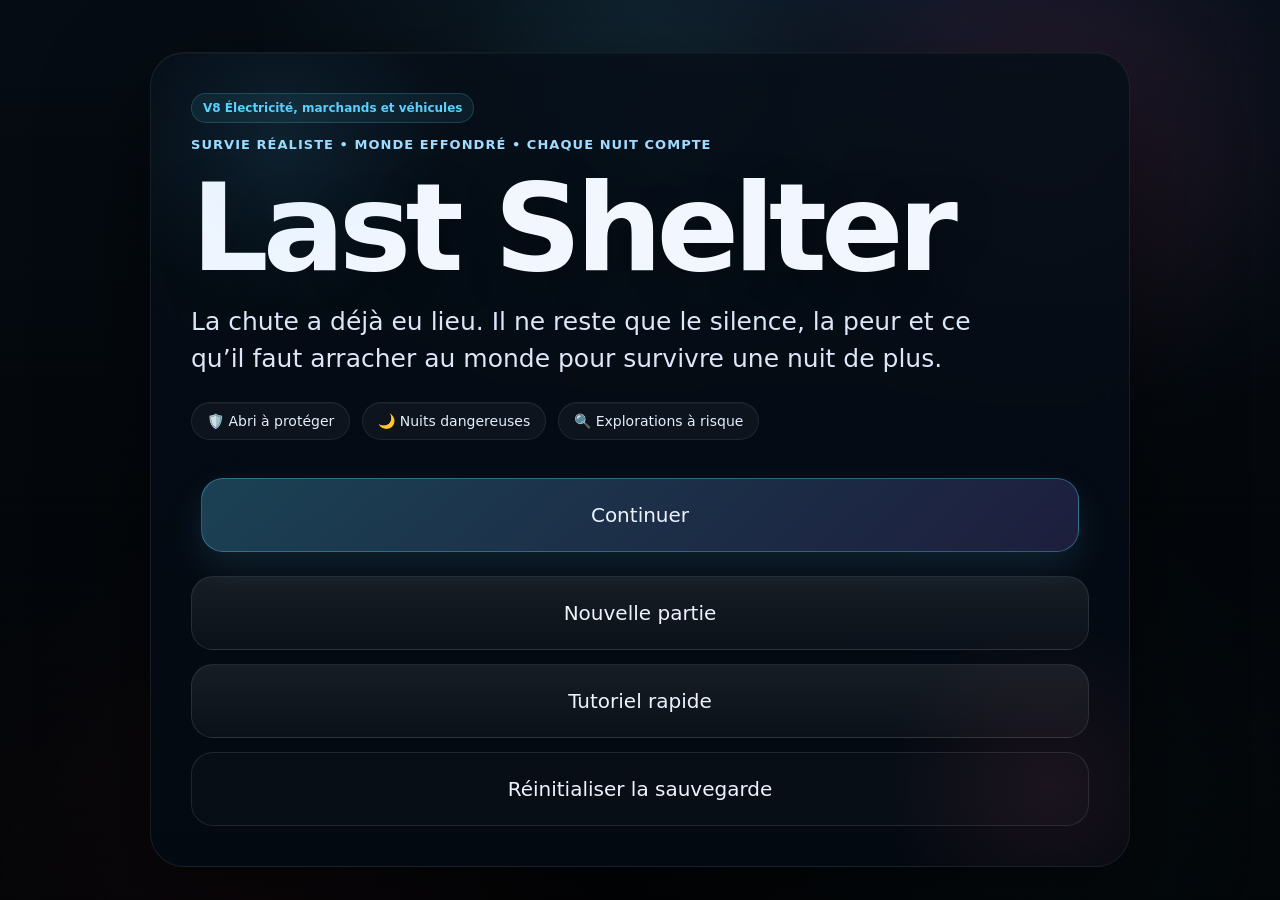
==== commit 2a273124: "maj ajout radio ravitaillement via pub et tuto du jeu et fix général" ====
--- a/index.html
+++ b/index.html
@@ -4,7 +4,7 @@
   <meta charset="UTF-8" />
   <meta name="viewport" content="width=device-width, initial-scale=1.0, viewport-fit=cover" />
   <meta name="theme-color" content="#0b1220" />
-  <title>Last Shelter V8 — Survie Zombie</title>
+  <title>Last Shelter — Survie Zombie</title>
   <link rel="stylesheet" href="style.css" />
 </head>
 <body>
@@ -30,6 +30,7 @@
     <div class="start-actions">
       <button id="continueBtn" class="btn primary large">Continuer</button>
       <button id="newGameBtn" class="btn large">Nouvelle partie</button>
+      <button id="tutorialMenuBtn" class="btn large">Tutoriel rapide</button>
       <button id="resetSaveBtn" class="btn ghost large">Réinitialiser la sauvegarde</button>
     </div>
   </section>
@@ -71,6 +72,8 @@
     </section>
   </section>
 
+  <section id="rewardQuickAccess" class="reward-quick-access hidden"></section>
+
   <section class="stack">
     <section class="panel ambience-panel">
       <div class="panel-head">
@@ -145,6 +148,23 @@
       </div>
     </section>
 
+    <section class="panel accordion-panel bonus-panel bonus-panel--supply">
+      <button class="accordion-trigger accordion-trigger--bonus" id="rewardToggle" aria-expanded="false">
+        <span>
+          <strong>Ravitaillement radio</strong>
+          <small id="rewardAdStatus">Une caisse bonus peut être sécurisée chaque jour</small>
+        </span>
+        <span class="accordion-trigger-right">
+          <span class="accordion-icon">+</span>
+        </span>
+      </button>
+      <div class="accordion-content hidden" id="rewardContent">
+        <div class="panel-body panel-body--accordion">
+          <div id="rewardAdPanel"></div>
+        </div>
+      </div>
+    </section>
+
     <section class="zone-title zone-title-shelter">
       <span>Abri</span>
       <small>Gestion, construction, récupération</small>
@@ -264,27 +284,48 @@
       </div>
     </section>
   </section>
-  <div class="sticky-actions-spacer" id="stickyActionsSpacer" aria-hidden="true"></div>
 </main>
 
 <section class="sticky-actions hidden" id="stickyActions">
-  <div class="sticky-actions-main">
-    <div class="sticky-actions-core">
-      <button class="action-pill" data-action="sleep">🌙<span>Dormir</span></button>
-      <button class="action-pill" data-action="eat">🍖<span>Manger</span></button>
-      <button class="action-pill" data-action="drink">💧<span>Boire</span></button>
-      <button class="action-pill" data-action="heal">🩹<span>Soigner</span></button>
-    </div>
-    <button class="action-more-toggle" id="moreActionsBtn" aria-expanded="false">＋ Plus d’actions</button>
-  </div>
-  <div class="sticky-actions-more hidden" id="moreActionsPanel">
-    <button class="action-pill" data-action="relax">🫁<span>Se détendre</span></button>
-    <button class="action-pill" data-action="fortify">🧱<span>Renforcer</span></button>
-    <button class="action-pill danger" data-action="night-watch">👁️<span>Garde</span></button>
-    <button class="action-pill" data-action="patrol">🚶<span>Patrouiller</span></button>
-    <button class="action-pill" data-action="secure-zone">🛡️<span>Sécuriser</span></button>
-    <button class="action-pill danger" data-action="clear-threat">🔫<span>Éliminer</span></button>
-    <button class="action-pill" data-action="next">⏱️<span>Temps</span></button>
+  <div class="sticky-actions-backdrop hidden" id="stickyActionsBackdrop"></div>
+
+  <div class="sticky-actions-shell">
+    <div class="sticky-actions-main">
+      <div class="sticky-actions-core">
+        <button class="action-pill action-pill--primary" data-action="sleep"></button>
+        <button class="action-pill action-pill--primary" data-action="eat"></button>
+        <button class="action-pill action-pill--primary" data-action="drink"></button>
+        <button class="action-pill action-pill--primary" data-action="heal"></button>
+      </div>
+
+      <button class="action-more-toggle" id="moreActionsBtn" aria-expanded="false" aria-controls="moreActionsPanel">
+        <span class="action-more-toggle__icon">＋</span>
+        <span class="action-more-toggle__copy">
+          <strong>Plus</strong>
+          <small>Actions</small>
+        </span>
+      </button>
+    </div>
+
+    <div class="sticky-actions-more hidden" id="moreActionsPanel">
+      <div class="sticky-actions-more-head">
+        <div>
+          <strong>Actions secondaires</strong>
+          <small>Choisis une action avancée</small>
+        </div>
+        <button class="sticky-actions-close" id="closeMoreActionsBtn" type="button" aria-label="Fermer">✕</button>
+      </div>
+
+      <div class="sticky-actions-more-grid">
+        <button class="action-pill action-pill--secondary" data-action="relax"></button>
+        <button class="action-pill action-pill--secondary" data-action="fortify"></button>
+        <button class="action-pill action-pill--secondary danger" data-action="night-watch"></button>
+        <button class="action-pill action-pill--secondary" data-action="patrol"></button>
+        <button class="action-pill action-pill--secondary" data-action="secure-zone"></button>
+        <button class="action-pill action-pill--secondary danger" data-action="clear-threat"></button>
+        <button class="action-pill action-pill--secondary" data-action="next"></button>
+      </div>
+    </div>
   </div>
 </section>
 
@@ -318,8 +359,91 @@
   </section>
 </div>
 
+
+<div id="tutorialModal" class="modal hidden">
+  <div class="modal-backdrop"></div>
+  <section class="modal-card tutorial-card">
+    <div class="eyebrow">Tutoriel</div>
+    <div class="tutorial-progress" id="tutorialProgress">Étape 1 / 4</div>
+    <h2 id="tutorialTitle">Comprendre le jeu</h2>
+    <p id="tutorialText" class="modal-text"></p>
+    <div class="tutorial-points" id="tutorialPoints"></div>
+    <div class="choice-list tutorial-actions">
+      <button id="tutorialPrevBtn" class="btn">
+        <strong>Précédent</strong>
+        <span>Revenir à l’étape précédente</span>
+      </button>
+      <button id="tutorialNextBtn" class="btn primary">
+        <strong>Suivant</strong>
+        <span>Voir l’étape suivante</span>
+      </button>
+      <button id="tutorialSkipBtn" class="btn ghost">
+        <strong>Passer</strong>
+        <span>Lancer la partie tout de suite</span>
+      </button>
+    </div>
+  </section>
+</div>
+
+<div id="rewardAdModal" class="modal hidden">
+  <div class="modal-backdrop"></div>
+  <section class="modal-card reward-card reward-card--crate">
+    <div class="reward-stage" id="rewardAdStage">
+      <div class="eyebrow">Signal sponsorisé</div>
+      <h2>Relais de ravitaillement</h2>
+      <p class="modal-text" id="rewardAdText">Regarde la pub récompensée pour sécuriser une caisse de ravitaillement abandonnée. Une seule tentative par jour de survie.</p>
+      <div class="fake-ad-screen fake-ad-screen--radio" id="fakeAdScreen">
+        <div class="fake-ad-badge" id="rewardAdProviderBadge">SIMULATION</div>
+        <strong>Balise de largage détectée</strong>
+        <span id="rewardAdProviderText">Mode navigateur : diffusion simulée pour tester le flux de récompense.</span>
+        <div class="reward-ad-countdown" id="rewardAdCountdown">Prêt</div>
+      </div>
+      <div class="choice-list">
+        <button id="rewardAdWatchBtn" class="btn primary">
+          <strong>Lancer la pub</strong>
+          <span>Débloquer la caisse de ravitaillement</span>
+        </button>
+        <button id="rewardAdCloseBtn" class="btn">
+          <strong>Fermer</strong>
+          <span>Revenir au jeu</span>
+        </button>
+      </div>
+    </div>
+
+    <div class="reward-stage hidden" id="rewardWheelStage">
+      <div class="eyebrow">Caisse sécurisée</div>
+      <h2>Caisse de ravitaillement</h2>
+      <p class="modal-text" id="rewardWheelText">La diffusion est validée. Ouvre la caisse et récupère un lot de survie.</p>
+      <div class="loot-crate-wrap">
+        <div class="loot-crate-glow"></div>
+        <div class="loot-crate" id="rewardWheel">
+          <div class="loot-crate-top"></div>
+          <div class="loot-crate-front">
+            <span>LS</span>
+            <small>DROP</small>
+          </div>
+          <div class="loot-crate-side"></div>
+        </div>
+      </div>
+      <div class="reward-crate-actions">
+        <button id="rewardSpinBtn" class="btn primary">
+          <strong>Ouvrir la caisse</strong>
+          <span>Déclencher l’ouverture du loot</span>
+        </button>
+      </div>
+      <div class="reward-result" id="rewardSpinResult">Aucune caisse ouverte pour le moment.</div>
+      <div class="reward-wheel-legend" id="rewardWheelLabels"></div>
+      <div class="choice-list reward-claim-list">
+        <button id="rewardClaimBtn" class="btn hidden">
+          <strong>Récupérer le lot</strong>
+          <span>Ajouter les ressources à l’inventaire</span>
+        </button>
+      </div>
+    </div>
+  </section>
+</div>
+
 <div id="toastContainer" class="toast-container"></div>
-
 <script src="app.js"></script>
 </body>
 </html>
--- a/style.css
+++ b/style.css
@@ -29,7 +29,12 @@
   overflow-x:hidden;
 }
 
+body.drawer-open{
+  overflow:hidden;
+}
+
 .hidden{display:none!important}
+
 .start-screen{
   min-height:100vh;
   padding:calc(24px + var(--safe-top)) 16px calc(24px + var(--safe-bottom));
@@ -174,44 +179,13 @@
   background:rgba(255,255,255,.02);
 }
 
-@media (max-width: 760px){
-  .start-card{
-    padding:26px;
-    border-radius:28px;
-  }
-
-  .start-card h1{
-    font-size:clamp(44px, 14vw, 74px);
-  }
-
-  .start-text{
-    font-size:18px;
-  }
-
-  .start-kicker{
-    font-size:12px;
-    line-height:1.4;
-  }
-
-  .start-actions .btn{
-    min-height:64px;
-    font-size:18px;
-  }
-
-  .start-features{
-    gap:10px;
-  }
-
-  .start-features span{
-    font-size:13px;
-    padding:9px 12px;
-  }
-}
-
 .app{
   width:min(1180px, calc(100vw - 32px));
   margin:0 auto;
-  padding:calc(18px + var(--safe-top)) 0 calc(152px + var(--safe-bottom));
+  padding:
+          calc(18px + var(--safe-top))
+          0
+          calc(300px + var(--safe-bottom));
 }
 
 .stack{
@@ -364,7 +338,7 @@
 .btn.primary{
   background:linear-gradient(135deg,rgba(56,189,248,.24),rgba(129,140,248,.18));
   border-color:rgba(56,189,248,.32);
-  margin: 10px;
+  margin:10px;
 }
 
 .btn.ghost{
@@ -416,7 +390,7 @@
 
 .sticky-pill,
 .sticky-badge{
-  padding:8px 10px;
+  padding:5px 5px;
   border-radius:999px;
   border:1px solid var(--line);
   background:rgba(255,255,255,.04);
@@ -477,78 +451,6 @@
   background:rgba(255,94,126,.1) !important;
 }
 
-.sticky-actions{
-  position:fixed;
-  left:50%;
-  transform:translateX(-50%);
-  bottom:24px;
-  z-index:40;
-  width:min(860px, calc(100vw - 80px));
-  padding:10px 12px calc(10px + var(--safe-bottom));
-  background:linear-gradient(180deg,rgba(4,10,18,.15),rgba(7,16,25,.97));
-  backdrop-filter:blur(22px);
-  border:1px solid rgba(255,255,255,.08);
-  border-radius:24px;
-  box-shadow:0 24px 48px rgba(0,0,0,.35);
-}
-
-.sticky-actions-main,
-.sticky-actions-more{
-  display:grid;
-  gap:8px;
-}
-
-.sticky-actions-core{
-  display:grid;
-  gap:8px;
-}
-
-.sticky-actions-main{
-  grid-template-columns:repeat(5,minmax(0,1fr));
-}
-
-.sticky-actions-more{
-  grid-template-columns:repeat(4,minmax(0,1fr));
-  margin-top:8px;
-}
-
-.sticky-actions-more .action-pill{
-  min-height:56px;
-  padding:10px 6px;
-}
-
-.sticky-actions-more .action-pill span{
-  display:block;
-  text-align:center;
-  line-height:1.15;
-}
-
-.action-pill{
-  min-height:58px;
-  display:flex;
-  flex-direction:column;
-  align-items:center;
-  justify-content:center;
-  gap:4px;
-  padding:8px 6px;
-  border-radius:16px;
-  color:var(--text);
-  background:linear-gradient(180deg,rgba(255,255,255,.08),rgba(255,255,255,.03));
-  border:1px solid rgba(255,255,255,.1);
-  text-align:center;
-  font-size:12px;
-}
-
-.action-pill.more{
-  background:linear-gradient(180deg,rgba(89,208,255,.14),rgba(255,255,255,.03));
-  border-color:rgba(89,208,255,.22);
-}
-
-.action-pill.danger{
-  background:linear-gradient(180deg,rgba(255,94,126,.2),rgba(255,255,255,.03));
-  border-color:rgba(255,94,126,.28);
-}
-
 .zone-title{
   padding:2px 4px 0;
 }
@@ -556,12 +458,17 @@
 .zone-title-shelter span{color:#9de5ff}
 .zone-title-outside span{color:#92d9ff}
 .zone-title-danger span{color:#ffbe5c}
+.zone-title-colony{
+  border-color:rgba(125,211,252,.18);
+  background:linear-gradient(180deg,rgba(10,21,34,.86),rgba(7,15,26,.92));
+}
+.zone-title-vehicle span{color:#f7c873}
 
 .shelter-shell{border-color:rgba(89,208,255,.18)}
 .outside-shell{border-color:rgba(89,208,255,.18)}
 .danger-shell{border-color:rgba(255,190,92,.22)}
-
 .colony-shell{border-color:rgba(125,211,252,.18)}
+.vehicle-shell{border-color:rgba(247,200,115,.22)}
 
 .accordion-trigger--colony{
   align-items:center;
@@ -582,6 +489,16 @@
   padding:16px;
   background:linear-gradient(180deg,rgba(255,255,255,.05),rgba(255,255,255,.02));
   color:var(--text);
+}
+
+.accordion-trigger--section{
+  text-align:left;
+}
+
+.accordion-trigger--inner{
+  padding:14px 16px;
+  background:transparent;
+  text-align:left;
 }
 
 .accordion-icon{
@@ -623,8 +540,32 @@
   opacity:.45;
 }
 
-.accordion-content>*{
+.accordion-content > *{
   overflow:hidden;
+}
+
+.accordion-card{
+  overflow:hidden;
+}
+
+.accordion-card-body{
+  padding:0 16px 16px;
+}
+
+.accordion-highlight{
+  border-color:rgba(89,208,255,.48)!important;
+  box-shadow:0 0 0 1px rgba(89,208,255,.18),0 0 24px rgba(89,208,255,.16);
+  background:linear-gradient(135deg,rgba(89,208,255,.12),rgba(141,123,255,.10));
+}
+
+.accordion-highlight .accordion-side-title,
+.accordion-highlight .accordion-meta,
+.accordion-highlight .accordion-icon{
+  color:#dff6ff;
+}
+
+.accordion-pulse{
+  animation:merchantPulse 1.9s ease-in-out infinite;
 }
 
 .badge.danger{
@@ -792,161 +733,6 @@
 .toast.warning .toast-title{color:var(--warning)}
 .toast.danger .toast-title{color:var(--danger)}
 
-@keyframes toastIn{
-  from{opacity:0;transform:translateY(18px) scale(.98)}
-  to{opacity:1;transform:translateY(0) scale(1)}
-}
-
-@keyframes toastOut{
-  from{opacity:1;transform:translateY(0) scale(1)}
-  to{opacity:0;transform:translateY(12px) scale(.98)}
-}
-
-@media (max-width: 979px){
-  .app{
-    width:min(100%, calc(100vw - 28px));
-  }
-
-  .sticky-actions{
-    width:min(100%, calc(100vw - 24px));
-    bottom:0;
-    border-radius:0;
-    left:0;
-    transform:none;
-  }
-
-  .toast-container{
-    left:12px;
-    right:12px;
-    width:auto;
-    bottom:calc(132px + var(--safe-bottom));
-  }
-
-  .hero-meta,
-  .stats,
-  .overview{
-    grid-template-columns:1fr;
-  }
-}
-
-@media (max-width: 520px){
-  .accordion-icon{
-    width:42px !important;
-    height:42px !important;
-    min-width:42px !important;
-    min-height:42px !important;
-    max-width:42px !important;
-    max-height:42px !important;
-    flex:0 0 42px !important;
-  }
-
-  .sticky-actions-main{
-    grid-template-columns:repeat(5,minmax(0,1fr));
-  }
-
-  .sticky-actions-more{
-    grid-template-columns:repeat(2,minmax(0,1fr));
-  }
-
-  .action-pill{
-    font-size:11px;
-  }
-
-  .sticky-actions-more .action-pill{
-    min-height:54px;
-    padding:8px 6px;
-  }
-}
-
-.zone-title-colony{
-  border-color:rgba(125,211,252,.18);
-  background:linear-gradient(180deg,rgba(10,21,34,.86),rgba(7,15,26,.92));
-}
-
-.panel-head--colony{
-  align-items:flex-start;
-}
-
-.panel-body--colony{
-  padding:18px;
-}
-
-.section-badge--colony{
-  padding:8px 14px;
-  border-radius:999px;
-  border:1px solid rgba(125,211,252,.22);
-  background:rgba(125,211,252,.08);
-  color:#d8f3ff;
-  font-weight:700;
-}
-
-.colony-gate{
-  display:grid;
-  grid-template-columns:1.5fr .95fr;
-  gap:18px;
-  padding:20px;
-  border:1px solid rgba(255,255,255,.06);
-  border-radius:26px;
-  background:
-          radial-gradient(circle at top right, rgba(89,208,255,.10), transparent 30%),
-          linear-gradient(180deg, rgba(13,24,38,.96), rgba(8,14,24,.98));
-}
-
-.colony-gate.ready{
-  box-shadow:0 20px 48px rgba(89,208,255,.08), inset 0 1px 0 rgba(255,255,255,.04);
-}
-
-.colony-kicker{
-  margin:0 0 10px;
-  font-size:.76rem;
-  text-transform:uppercase;
-  letter-spacing:.14em;
-  color:#7dd3fc;
-}
-
-.colony-gate h3{
-  margin:0 0 10px;
-  font-size:clamp(1.4rem, 2vw, 2rem);
-}
-
-.colony-gate p{
-  margin:0;
-  color:var(--muted);
-  line-height:1.6;
-}
-
-.colony-cost-line{
-  display:flex;
-  flex-wrap:wrap;
-  gap:10px;
-  margin-top:16px;
-}
-
-.colony-cost-line span,
-.colony-mini-note{
-  padding:10px 12px;
-  border-radius:14px;
-  background:rgba(255,255,255,.04);
-  border:1px solid rgba(255,255,255,.06);
-  color:#dbe7fb;
-}
-
-.colony-gate-cta{
-  display:grid;
-  gap:14px;
-  align-content:start;
-}
-
-.colony-gate-card{
-  padding:16px;
-  border-radius:20px;
-  border:1px solid rgba(255,255,255,.08);
-  background:rgba(255,255,255,.03);
-}
-
-.colony-gate-card strong,
-.colony-gate-card small{display:block}
-.colony-gate-card small{margin-top:8px;color:var(--muted);line-height:1.5}
 .colony-main-btn{min-height:68px}
 
 .colony-dashboard{
@@ -1064,17 +850,61 @@
   box-shadow:0 16px 40px rgba(0,0,0,.35), inset 0 1px 0 rgba(255,255,255,.04);
 }
 
-.colon-card-top{display:grid;grid-template-columns:auto 1fr auto;gap:14px;align-items:center;margin-bottom:14px}
-.colon-avatar-wrap{position:relative;width:64px;height:64px;flex-shrink:0}
+.colon-card-top{
+  display:grid;
+  grid-template-columns:auto 1fr auto;
+  gap:14px;
+  align-items:center;
+  margin-bottom:14px;
+}
+
+.colon-card-top--compact{
+  margin-bottom:0;
+  width:100%;
+}
+
+.colon-avatar-wrap{
+  position:relative;
+  width:64px;
+  height:64px;
+  flex-shrink:0;
+}
+
 .colon-avatar{
-  width:64px;height:64px;border-radius:18px;display:grid;place-items:center;font-weight:800;color:#f8fafc;
+  width:64px;
+  height:64px;
+  border-radius:18px;
+  display:grid;
+  place-items:center;
+  font-weight:800;
+  color:#f8fafc;
   background:linear-gradient(135deg, rgba(59,130,246,.35), rgba(14,165,233,.12)), #111827;
   border:1px solid rgba(255,255,255,.08);
 }
+
 .rarity-pill{
-  position:absolute;left:50%;bottom:-8px;transform:translateX(-50%);padding:4px 8px;border-radius:999px;font-size:.62rem;
-  font-weight:700;letter-spacing:.06em;text-transform:uppercase;color:#fff;background:rgba(30,41,59,.95);border:1px solid rgba(255,255,255,.08)
-}
+  padding:8px 12px;
+  border-radius:999px;
+  border:1px solid rgba(255,255,255,.08);
+  background:rgba(255,255,255,.04);
+  white-space:nowrap;
+}
+
+.colon-avatar-wrap .rarity-pill{
+  position:absolute;
+  left:50%;
+  bottom:-8px;
+  transform:translateX(-50%);
+  padding:4px 8px;
+  font-size:.62rem;
+  font-weight:700;
+  letter-spacing:.06em;
+  text-transform:uppercase;
+  color:#fff;
+  background:rgba(30,41,59,.95);
+  border:1px solid rgba(255,255,255,.08);
+}
+
 .rarity-common .rarity-pill{
   color:#cbd5e1;
   background:linear-gradient(135deg, rgba(71,85,105,.28), rgba(30,41,59,.18));
@@ -1102,31 +932,146 @@
   border-color:rgba(251,191,36,.36);
   box-shadow:0 8px 20px rgba(245,158,11,.24);
 }
+
 .colon-identity h3{margin:0;font-size:1.08rem;color:#f8fafc}
 .colon-identity p{margin:4px 0 0;font-size:.88rem;color:#94a3b8}
-.status-pill{padding:8px 12px;border-radius:999px;font-size:.74rem;font-weight:700;white-space:nowrap;border:1px solid rgba(255,255,255,.08);background:rgba(15,23,42,.92);color:#e2e8f0}
+
+.status-pill{
+  padding:8px 12px;
+  border-radius:999px;
+  font-size:.74rem;
+  font-weight:700;
+  white-space:nowrap;
+  border:1px solid rgba(255,255,255,.08);
+  background:rgba(15,23,42,.92);
+  color:#e2e8f0;
+}
+
 .status-mission .status-pill{color:#fbbf24;border-color:rgba(251,191,36,.24)}
 .status-resting .status-pill{color:#60a5fa;border-color:rgba(96,165,250,.24)}
 .status-guarding .status-pill{color:#f87171;border-color:rgba(248,113,113,.24)}
 .status-working .status-pill{color:#86efac;border-color:rgba(134,239,172,.24)}
-.colon-meta{display:flex;flex-wrap:wrap;gap:8px;margin-bottom:16px}
-.meta-chip{padding:7px 10px;border-radius:999px;font-size:.76rem;color:#cbd5e1;background:rgba(148,163,184,.08);border:1px solid rgba(148,163,184,.12)}
-.colon-stats{display:grid;gap:12px;margin-bottom:16px}
-.stat-row{display:grid;gap:7px}
-.stat-label-line{display:flex;justify-content:space-between;gap:12px;font-size:.84rem;color:#cbd5e1}
+
+.colon-meta{
+  display:flex;
+  flex-wrap:wrap;
+  gap:8px;
+  margin-bottom:16px;
+}
+
+.meta-chip{
+  padding:7px 10px;
+  border-radius:999px;
+  font-size:.76rem;
+  color:#cbd5e1;
+  background:rgba(148,163,184,.08);
+  border:1px solid rgba(148,163,184,.12);
+}
+
+.colon-stats{
+  display:grid;
+  gap:12px;
+  margin-bottom:16px;
+}
+
+.stat-row{
+  display:grid;
+  gap:7px;
+}
+
+.stat-label-line{
+  display:flex;
+  justify-content:space-between;
+  gap:12px;
+  font-size:.84rem;
+  color:#cbd5e1;
+}
+
 .stat-label-line strong{color:#f8fafc}
-.stat-bar{position:relative;height:10px;border-radius:999px;overflow:hidden;background:rgba(255,255,255,.06)}
-.stat-bar span{display:block;height:100%;border-radius:inherit;background:linear-gradient(90deg,#34d399,#22c55e)}
-.stat-bar.danger span{background:linear-gradient(90deg,#f59e0b,#ef4444)}
-.skills-row{display:grid;grid-template-columns:repeat(4,1fr);gap:10px;margin-bottom:16px}
-.skill-box{padding:10px 8px;border-radius:16px;background:rgba(255,255,255,.04);border:1px solid rgba(255,255,255,.06);text-align:center}
-.skill-box span{display:block;font-size:.72rem;color:#94a3b8;margin-bottom:6px}
-.skill-box strong{font-size:1rem;color:#f8fafc}
-.consumption-row{display:flex;align-items:center;justify-content:space-between;gap:12px;margin-bottom:16px;padding:12px 14px;border-radius:16px;background:rgba(2,6,23,.55);border:1px solid rgba(255,255,255,.05)}
-.consumption-row > span{font-size:.82rem;color:#cbd5e1}
-.consumption-tags{display:flex;flex-wrap:wrap;gap:8px}
-.consumption-tags span{padding:6px 10px;border-radius:999px;background:rgba(148,163,184,.08);border:1px solid rgba(148,163,184,.12);color:#f8fafc;font-size:.76rem}
-.colon-actions{display:grid;grid-template-columns:1fr auto;gap:10px}
+
+.stat-bar{
+  position:relative;
+  height:10px;
+  border-radius:999px;
+  overflow:hidden;
+  background:rgba(255,255,255,.06);
+}
+
+.stat-bar span{
+  display:block;
+  height:100%;
+  border-radius:inherit;
+  background:linear-gradient(90deg,#34d399,#22c55e);
+}
+
+.stat-bar.danger span{
+  background:linear-gradient(90deg,#f59e0b,#ef4444);
+}
+
+.skills-row{
+  display:grid;
+  grid-template-columns:repeat(4,1fr);
+  gap:10px;
+  margin-bottom:16px;
+}
+
+.skill-box{
+  padding:10px 8px;
+  border-radius:16px;
+  background:rgba(255,255,255,.04);
+  border:1px solid rgba(255,255,255,.06);
+  text-align:center;
+}
+
+.skill-box span{
+  display:block;
+  font-size:.72rem;
+  color:#94a3b8;
+  margin-bottom:6px;
+}
+
+.skill-box strong{
+  font-size:1rem;
+  color:#f8fafc;
+}
+
+.consumption-row{
+  display:flex;
+  align-items:center;
+  justify-content:space-between;
+  gap:12px;
+  margin-bottom:16px;
+  padding:12px 14px;
+  border-radius:16px;
+  background:rgba(2,6,23,.55);
+  border:1px solid rgba(255,255,255,.05);
+}
+
+.consumption-row > span{
+  font-size:.82rem;
+  color:#cbd5e1;
+}
+
+.consumption-tags{
+  display:flex;
+  flex-wrap:wrap;
+  gap:8px;
+}
+
+.consumption-tags span{
+  padding:6px 10px;
+  border-radius:999px;
+  background:rgba(148,163,184,.08);
+  border:1px solid rgba(148,163,184,.12);
+  color:#f8fafc;
+  font-size:.76rem;
+}
+
+.colon-actions{
+  display:grid;
+  grid-template-columns:1fr auto;
+  gap:10px;
+}
 
 .role-chip-row{
   display:flex;
@@ -1150,44 +1095,128 @@
   color:#f8fbff;
   box-shadow:0 10px 20px rgba(56,189,248,.14);
 }
-.btn-card{height:42px;border:0;border-radius:14px;font-weight:700;cursor:pointer;transition:transform .18s ease,opacity .18s ease,border-color .18s ease}
-.btn-card:hover{transform:translateY(-1px)}
-.btn-outline{background:rgba(255,255,255,.04);color:#e2e8f0;border:1px solid rgba(255,255,255,.08)}
-.btn-solid{background:linear-gradient(135deg,#38bdf8,#818cf8);color:white;box-shadow:0 10px 22px rgba(56,189,248,.22);padding:0 14px}
-
-@media (max-width: 980px){
-  .colony-overview-grid{grid-template-columns:repeat(3,1fr)}
-  .colony-upgrades-grid{grid-template-columns:1fr}
-  .colony-gate{grid-template-columns:1fr}
-  .colony-action-strip{grid-template-columns:1fr}
-}
-
-@media (max-width: 700px){
-  .colony-overview-grid{grid-template-columns:repeat(2,1fr)}
-  .colon-card-top{grid-template-columns:auto 1fr}
-  .status-pill{grid-column:1 / -1;justify-self:flex-start}
-  .skills-row{grid-template-columns:repeat(2,1fr)}
-  .consumption-row{flex-direction:column;align-items:flex-start}
-  .colon-actions{grid-template-columns:1fr}
-}
-
-
-.accordion-trigger--section{
-  text-align:left;
-}
-
-.accordion-trigger--inner{
-  padding:14px 16px;
-  background:transparent;
-  text-align:left;
-}
-
-.accordion-card{
-  overflow:hidden;
-}
-
-.accordion-card-body{
-  padding:0 16px 16px;
+
+.btn-card{
+  height:42px;
+  border:0;
+  border-radius:14px;
+  font-weight:700;
+  cursor:pointer;
+  transition:transform .18s ease,opacity .18s ease,border-color .18s ease;
+}
+
+.btn-card:hover{
+  transform:translateY(-1px);
+}
+
+.btn-outline{
+  background:rgba(255,255,255,.04);
+  color:#e2e8f0;
+  border:1px solid rgba(255,255,255,.08);
+}
+
+.btn-solid{
+  background:linear-gradient(135deg,#38bdf8,#818cf8);
+  color:white;
+  box-shadow:0 10px 22px rgba(56,189,248,.22);
+  padding:0 14px;
+}
+
+.inventory-panel .accordion-card-body,
+.panel > .accordion-content > .panel-body{
+  padding-top:16px;
+}
+
+.panel-head--colony{
+  align-items:flex-start;
+}
+
+.panel-body--colony{
+  padding:18px;
+}
+
+.section-badge--colony{
+  padding:8px 14px;
+  border-radius:999px;
+  border:1px solid rgba(125,211,252,.22);
+  background:rgba(125,211,252,.08);
+  color:#d8f3ff;
+  font-weight:700;
+}
+
+.colony-gate{
+  display:grid;
+  grid-template-columns:1.5fr .95fr;
+  gap:18px;
+  padding:20px;
+  border:1px solid rgba(255,255,255,.06);
+  border-radius:26px;
+  background:
+          radial-gradient(circle at top right, rgba(89,208,255,.10), transparent 30%),
+          linear-gradient(180deg, rgba(13,24,38,.96), rgba(8,14,24,.98));
+}
+
+.colony-gate.ready{
+  box-shadow:0 20px 48px rgba(89,208,255,.08), inset 0 1px 0 rgba(255,255,255,.04);
+}
+
+.colony-kicker{
+  margin:0 0 10px;
+  font-size:.76rem;
+  text-transform:uppercase;
+  letter-spacing:.14em;
+  color:#7dd3fc;
+}
+
+.colony-gate h3{
+  margin:0 0 10px;
+  font-size:clamp(1.4rem, 2vw, 2rem);
+}
+
+.colony-gate p{
+  margin:0;
+  color:var(--muted);
+  line-height:1.6;
+}
+
+.colony-cost-line{
+  display:flex;
+  flex-wrap:wrap;
+  gap:10px;
+  margin-top:16px;
+}
+
+.colony-cost-line span,
+.colony-mini-note{
+  padding:10px 12px;
+  border-radius:14px;
+  background:rgba(255,255,255,.04);
+  border:1px solid rgba(255,255,255,.06);
+  color:#dbe7fb;
+}
+
+.colony-gate-cta{
+  display:grid;
+  gap:14px;
+  align-content:start;
+}
+
+.colony-gate-card{
+  padding:16px;
+  border-radius:20px;
+  border:1px solid rgba(255,255,255,.08);
+  background:rgba(255,255,255,.03);
+}
+
+.colony-gate-card strong,
+.colony-gate-card small{
+  display:block;
+}
+
+.colony-gate-card small{
+  margin-top:8px;
+  color:var(--muted);
+  line-height:1.5;
 }
 
 .colony-inner-panel{
@@ -1216,41 +1245,22 @@
   justify-self:end;
 }
 
-.colon-card-top--compact{
-  margin-bottom:0;
-  width:100%;
-}
-
-.inventory-panel .accordion-card-body,
-.panel > .accordion-content > .panel-body{
-  padding-top:16px;
-}
-
-@media (max-width: 700px){
-  .accordion-card-body{
-    padding:0 12px 12px;
-  }
-
-  .accordion-trigger--inner{
-    padding:12px;
-  }
-
-  .colon-card-head-right{
-    grid-column:1 / -1;
-    justify-self:flex-start;
-  }
-}
-
-
-.zone-title-vehicle span{color:#f7c873}
-.vehicle-shell{border-color:rgba(247,200,115,.22)}
-.merchant-card--idle,.merchant-card--live,.building-card--power{
+.merchant-card--idle,
+.merchant-card--live,
+.building-card--power{
   border:1px solid rgba(255,255,255,.06);
   background:rgba(255,255,255,.03);
   border-radius:20px;
   padding:16px;
 }
-.merchant-hero{display:flex;justify-content:space-between;gap:14px;align-items:flex-start}
+
+.merchant-hero{
+  display:flex;
+  justify-content:space-between;
+  gap:14px;
+  align-items:flex-start;
+}
+
 .merchant-badge{
   padding:8px 12px;
   border-radius:999px;
@@ -1258,103 +1268,91 @@
   background:rgba(255,255,255,.04);
   white-space:nowrap;
 }
-.merchant-badge.live{border-color:rgba(86,227,159,.28);color:#d5ffe9}
-.merchant-legend,.merchant-note-grid,.merchant-trend-grid,.merchant-select-grid{display:grid;gap:10px}
-.merchant-note-grid{grid-template-columns:repeat(2,1fr);margin-top:14px}
-.merchant-note,.merchant-quote,.merchant-trend-row{
+
+.merchant-badge.live{
+  border-color:rgba(86,227,159,.28);
+  color:#d5ffe9;
+}
+
+.merchant-legend,
+.merchant-note-grid,
+.merchant-trend-grid,
+.merchant-select-grid{
+  display:grid;
+  gap:10px;
+}
+
+.merchant-note-grid{
+  grid-template-columns:repeat(2,1fr);
+  margin-top:14px;
+}
+
+.merchant-note,
+.merchant-quote,
+.merchant-trend-row{
   padding:12px;
   border-radius:16px;
   border:1px solid rgba(255,255,255,.06);
   background:rgba(255,255,255,.03);
 }
-.merchant-trend-row{display:grid;grid-template-columns:1.2fr auto auto;gap:10px;align-items:center}
-.merchant-prices{display:flex;gap:8px;flex-wrap:wrap;justify-content:flex-end}
-.merchant-prices span,.merchant-trend-state{
-  padding:8px 10px;border-radius:999px;background:rgba(255,255,255,.05);border:1px solid rgba(255,255,255,.06);font-size:.78rem
-}
-.merchant-exchange-box{display:grid;gap:12px;margin-top:14px}
-.merchant-select-grid{grid-template-columns:repeat(2,1fr)}
-.merchant-select-grid label{display:grid;gap:8px}
+
+.merchant-trend-row{
+  display:grid;
+  grid-template-columns:1.2fr auto auto;
+  gap:10px;
+  align-items:center;
+}
+
+.merchant-prices{
+  display:flex;
+  gap:8px;
+  flex-wrap:wrap;
+  justify-content:flex-end;
+}
+
+.merchant-prices span,
+.merchant-trend-state{
+  padding:8px 10px;
+  border-radius:999px;
+  background:rgba(255,255,255,.05);
+  border:1px solid rgba(255,255,255,.06);
+  font-size:.78rem;
+}
+
+.merchant-exchange-box{
+  display:grid;
+  gap:12px;
+  margin-top:14px;
+}
+
+.merchant-select-grid{
+  grid-template-columns:repeat(2,1fr);
+}
+
+.merchant-select-grid label{
+  display:grid;
+  gap:8px;
+}
+
 .merchant-select-grid select{
-  min-height:44px;border-radius:14px;border:1px solid rgba(255,255,255,.1);
-  background:rgba(9,18,30,.95);color:var(--text);padding:0 12px
-}
-
-.action-more-toggle{
-  min-height:58px;
-  border-radius:16px;
+  min-height:44px;
+  border-radius:14px;
+  border:1px solid rgba(255,255,255,.1);
+  background:rgba(9,18,30,.95);
   color:var(--text);
-  background:linear-gradient(135deg,rgba(89,208,255,.16),rgba(141,123,255,.12));
-  border:1px solid rgba(89,208,255,.22);
-  padding:8px 10px;
-}
-.action-pill{
-  align-items:stretch;
-  text-align:left;
-  padding:10px;
-  gap:10px;
-}
-.action-pill-main{
-  display:flex;
-  align-items:flex-start;
-  gap:10px;
-}
-.action-emoji{font-size:22px;line-height:1}
-.action-copy{display:grid;gap:4px;min-width:0}
-.action-copy strong{font-size:13px}
-.action-copy small{font-size:11px;line-height:1.35;color:var(--muted)}
-.action-meta-row{
-  display:flex;
-  flex-wrap:wrap;
-  gap:6px;
-}
-.action-mini-tag{
-  padding:5px 8px;
-  border-radius:999px;
-  font-size:10px;
-  border:1px solid rgba(255,255,255,.08);
-  background:rgba(255,255,255,.04);
-}
-.action-mini-tag.danger{border-color:rgba(255,94,126,.24);color:#ffd7df}
-.action-mini-tag.warning{border-color:rgba(255,190,92,.24);color:#ffe3b2}
-.action-mini-tag.safe{border-color:rgba(86,227,159,.24);color:#d8ffe9}
-
-@media (max-width: 979px){
-  .sticky-actions-main{
-    grid-template-columns:1fr;
-  }
-  .sticky-actions-core{
-    display:grid;
-    grid-template-columns:repeat(2,minmax(0,1fr));
-    gap:8px;
-  }
-  .sticky-actions-more{
-    grid-template-columns:repeat(2,minmax(0,1fr));
-  }
-}
-
-@media (max-width: 640px){
-  .merchant-note-grid,.merchant-select-grid,.merchant-trend-row{
-    grid-template-columns:1fr;
-  }
-  .merchant-prices{justify-content:flex-start}
-  .sticky-actions{
-    padding:8px 10px calc(8px + var(--safe-bottom));
-  }
-  .action-pill{
-    min-height:auto;
-  }
-}
-
+  padding:0 12px;
+}
 
 .merchant-trend-grid--cards{
   grid-template-columns:repeat(2,minmax(0,1fr));
   margin-top:12px;
 }
+
 .merchant-trend-card{
   min-height:100%;
   align-content:start;
 }
+
 .vehicle-card{
   display:grid;
   gap:14px;
@@ -1363,62 +1361,305 @@
   background:rgba(255,255,255,.03);
   border-radius:20px;
 }
+
 .vehicle-headline{
   display:flex;
   justify-content:space-between;
   gap:12px;
   align-items:flex-start;
 }
+
 .vehicle-specs{
   display:flex;
   gap:8px;
   flex-wrap:wrap;
 }
+
 .vehicle-main-btn{
   min-height:62px;
 }
-.rarity-pill{
-  padding:8px 12px;
+
+.vehicle-note-grid{
+  margin-top:0;
+}
+
+.vehicle-garage-stack{
+  display:grid;
+  gap:16px;
+}
+
+.vehicle-garage-grid{
+  display:grid;
+  gap:14px;
+  grid-template-columns:repeat(auto-fit,minmax(280px,1fr));
+}
+
+.vehicle-card--pending{
+  border-color:rgba(89,208,255,.24);
+  box-shadow:0 0 0 1px rgba(89,208,255,.08),0 18px 40px rgba(7,16,29,.28);
+}
+
+.vehicle-card--live.is-active{
+  border-color:rgba(86,227,159,.28);
+  box-shadow:0 0 0 1px rgba(86,227,159,.08),0 18px 40px rgba(7,16,29,.28);
+}
+
+.vehicle-actions-row{
+  display:flex;
+  flex-wrap:wrap;
+  gap:10px;
+}
+
+.vehicle-actions-row .btn{
+  flex:1 1 180px;
+}
+
+.sticky-actions{
+  position:fixed;
+  left:0;
+  right:0;
+  bottom:0;
+  z-index:60;
+  pointer-events:none;
+  background:linear-gradient(180deg, rgba(3,8,14,0) 0%, rgba(3,8,14,.72) 18%, rgba(3,8,14,.94) 100%);
+}
+
+.sticky-actions-shell{
+  width:min(100%, 760px);
+  margin:0 auto;
+  padding:10px 8px calc(10px + var(--safe-bottom));
+  pointer-events:auto;
+}
+
+.sticky-actions-backdrop{
+  position:fixed;
+  inset:0;
+  background:rgba(3, 8, 15, .58);
+  backdrop-filter:blur(6px);
+  z-index:0;
+}
+
+.sticky-actions-main{
+  position:relative;
+  z-index:2;
+  display:grid;
+  grid-template-columns:1fr 72px;
+  gap:8px;
+  align-items:stretch;
+  padding:10px;
+  border-top:1px solid rgba(255,255,255,.06);
+  background:linear-gradient(180deg, rgba(7,16,25,.96), rgba(4,10,18,.985));
+  box-shadow:0 -10px 30px rgba(0,0,0,.28);
+}
+
+.sticky-actions-core{
+  display:grid;
+  grid-template-columns:repeat(4, minmax(0, 1fr));
+  gap:8px;
+  min-width:0;
+}
+
+.action-more-toggle{
+  min-height:78px;
+  border-radius:18px;
+  border:1px solid rgba(89,208,255,.22);
+  background:linear-gradient(180deg, rgba(89,208,255,.18), rgba(141,123,255,.10));
+  color:var(--text);
+  display:grid;
+  place-items:center;
+  gap:2px;
+  padding:8px 6px;
+  box-shadow:0 12px 28px rgba(0,0,0,.24);
+}
+
+.action-more-toggle__icon{
+  font-size:20px;
+  line-height:1;
+}
+
+.action-more-toggle__copy{
+  display:grid;
+  gap:1px;
+  text-align:center;
+}
+
+.action-more-toggle__copy strong{
+  font-size:11px;
+  line-height:1.05;
+}
+
+.action-more-toggle__copy small{
+  font-size:9px;
+  line-height:1.05;
+  color:var(--muted);
+}
+
+.action-pill{
+  width:100%;
+  border-radius:18px;
+  border:1px solid rgba(255,255,255,.08);
+  color:var(--text);
+  background:linear-gradient(180deg, rgba(255,255,255,.08), rgba(255,255,255,.03));
+  box-shadow:0 10px 22px rgba(0,0,0,.22);
+  display:flex;
+  flex-direction:column;
+  justify-content:space-between;
+  text-align:left;
+  transition:transform .18s ease, border-color .18s ease, background .18s ease;
+}
+
+.action-pill:active,
+.action-more-toggle:active{
+  transform:scale(.985);
+}
+
+.action-pill:hover,
+.action-more-toggle:hover{
+  border-color:rgba(89,208,255,.28);
+}
+
+.action-pill.danger{
+  background:linear-gradient(180deg, rgba(255,94,126,.18), rgba(255,255,255,.03));
+  border-color:rgba(255,94,126,.24);
+}
+
+.action-pill--primary{
+  min-height:78px;
+  padding:8px;
+}
+
+.action-pill--secondary{
+  min-height:88px;
+  padding:10px;
+}
+
+.action-pill-main{
+  display:flex;
+  align-items:flex-start;
+  gap:8px;
+  min-width:0;
+}
+
+.action-emoji{
+  font-size:18px;
+  line-height:1;
+  flex:0 0 auto;
+}
+
+.action-copy{
+  display:grid;
+  gap:2px;
+  min-width:0;
+}
+
+.action-copy strong{
+  font-size:11px;
+  line-height:1.1;
+}
+
+.action-copy small{
+  font-size:9px;
+  line-height:1.2;
+  color:var(--muted);
+  display:-webkit-box;
+  -webkit-line-clamp:2;
+  -webkit-box-orient:vertical;
+  overflow:hidden;
+}
+
+.action-meta-row{
+  display:flex;
+  flex-wrap:wrap;
+  gap:4px;
+  margin-top:6px;
+}
+
+.action-mini-tag{
+  padding:4px 6px;
   border-radius:999px;
+  font-size:8px;
+  line-height:1;
   border:1px solid rgba(255,255,255,.08);
   background:rgba(255,255,255,.04);
   white-space:nowrap;
 }
-.vehicle-note-grid{
-  margin-top:0;
-}
-@media (min-width: 980px){
-  .action-copy strong{font-size:15px}
-  .action-copy small{font-size:12px}
-  .action-mini-tag{font-size:11px}
-  .sticky-actions-main{grid-template-columns:minmax(0,1fr) auto}
-  .sticky-actions-core{grid-template-columns:repeat(4,minmax(0,1fr))}
-  .action-more-toggle{min-width:170px;font-size:1rem}
-}
-@media (max-width: 979px){
-  .merchant-trend-grid--cards{
-    grid-template-columns:1fr;
-  }
-}
-
-
-.vehicle-garage-stack{display:grid;gap:16px}
-.vehicle-garage-grid{display:grid;gap:14px;grid-template-columns:repeat(auto-fit,minmax(280px,1fr))}
-.vehicle-card--pending{border-color:rgba(89,208,255,.24);box-shadow:0 0 0 1px rgba(89,208,255,.08),0 18px 40px rgba(7,16,29,.28)}
-.vehicle-card--live.is-active{border-color:rgba(86,227,159,.28);box-shadow:0 0 0 1px rgba(86,227,159,.08),0 18px 40px rgba(7,16,29,.28)}
-.vehicle-actions-row{display:flex;flex-wrap:wrap;gap:10px}
-.vehicle-actions-row .btn{flex:1 1 180px}
-.accordion-highlight{
-  border-color:rgba(89,208,255,.48)!important;
-  box-shadow:0 0 0 1px rgba(89,208,255,.18),0 0 24px rgba(89,208,255,.16);
-  background:linear-gradient(135deg,rgba(89,208,255,.12),rgba(141,123,255,.10));
-}
-.accordion-highlight .accordion-side-title,
-.accordion-highlight .accordion-meta,
-.accordion-highlight .accordion-icon{color:#dff6ff}
-
-.accordion-pulse{
-  animation:merchantPulse 1.9s ease-in-out infinite;
+
+.action-mini-tag.danger{
+  border-color:rgba(255,94,126,.24);
+  color:#ffd7df;
+}
+
+.action-mini-tag.warning{
+  border-color:rgba(255,190,92,.24);
+  color:#ffe3b2;
+}
+
+.action-mini-tag.safe{
+  border-color:rgba(86,227,159,.24);
+  color:#d8ffe9;
+}
+
+.sticky-actions-more{
+  position:fixed;
+  left:0;
+  right:0;
+  bottom:0;
+  z-index:3;
+  width:min(100%, 760px);
+  margin:0 auto;
+  padding:14px 10px calc(14px + var(--safe-bottom));
+  border-radius:20px 20px 0 0;
+  border:1px solid rgba(255,255,255,.08);
+  border-bottom:none;
+  background:linear-gradient(180deg, rgba(10,18,30,.98), rgba(6,12,20,.99));
+  box-shadow:0 -18px 48px rgba(0,0,0,.38);
+  max-height:min(72vh, 560px);
+  overflow:auto;
+}
+
+.sticky-actions-more-head{
+  display:flex;
+  align-items:center;
+  justify-content:space-between;
+  gap:12px;
+  margin-bottom:12px;
+}
+
+.sticky-actions-more-head strong{
+  display:block;
+  font-size:14px;
+}
+
+.sticky-actions-more-head small{
+  color:var(--muted);
+  font-size:11px;
+}
+
+.sticky-actions-close{
+  width:40px;
+  height:40px;
+  border-radius:12px;
+  border:1px solid rgba(255,255,255,.08);
+  background:rgba(255,255,255,.05);
+  color:var(--text);
+  font-size:16px;
+  flex:0 0 auto;
+}
+
+.sticky-actions-more-grid{
+  display:grid;
+  grid-template-columns:repeat(2, minmax(0, 1fr));
+  gap:8px;
+}
+
+@keyframes toastIn{
+  from{opacity:0;transform:translateY(18px) scale(.98)}
+  to{opacity:1;transform:translateY(0) scale(1)}
+}
+
+@keyframes toastOut{
+  from{opacity:1;transform:translateY(0) scale(1)}
+  to{opacity:0;transform:translateY(12px) scale(.98)}
 }
 
 @keyframes merchantPulse{
@@ -1426,16 +1667,1096 @@
   50%{box-shadow:0 0 0 1px rgba(89,208,255,.24),0 0 0 10px rgba(89,208,255,0);}
   100%{box-shadow:0 0 0 1px rgba(89,208,255,.16),0 0 0 0 rgba(89,208,255,0);}
 }
-@media (min-width:980px){
-  .sticky-actions{width:min(1280px, calc(100vw - 72px));padding:12px 14px calc(12px + var(--safe-bottom));}
-  .sticky-actions-main{grid-template-columns:minmax(0,1fr) 210px;align-items:stretch}
-  .sticky-actions-core{grid-template-columns:repeat(4,minmax(0,1fr));gap:12px}
-  .sticky-actions-more{grid-template-columns:repeat(3,minmax(0,1fr));gap:12px}
-  .action-pill{padding:12px 14px;min-height:86px;justify-content:space-between}
-  .action-pill-main{align-items:flex-start;gap:12px}
-  .action-copy strong{font-size:18px}
-  .action-copy small{font-size:13px;line-height:1.35;display:-webkit-box;-webkit-line-clamp:2;-webkit-box-orient:vertical;overflow:hidden}
-  .action-meta-row{gap:8px}
-  .action-mini-tag{font-size:12px;padding:6px 10px}
-  .action-more-toggle{min-height:86px;font-size:1.02rem;padding:12px 14px}
-}
+
+@media (max-width: 979px){
+  .app{
+    width:min(100%, calc(100vw - 28px));
+  }
+
+  .toast-container{
+    left:12px;
+    right:12px;
+    width:auto;
+    bottom:calc(132px + var(--safe-bottom));
+  }
+
+  .hero-meta,
+  .stats,
+  .overview{
+    grid-template-columns:1fr;
+  }
+
+  .colony-overview-grid{
+    grid-template-columns:repeat(3,1fr);
+  }
+
+  .colony-upgrades-grid{
+    grid-template-columns:1fr;
+  }
+
+  .colony-gate{
+    grid-template-columns:1fr;
+  }
+
+  .colony-action-strip{
+    grid-template-columns:1fr;
+  }
+
+  .merchant-trend-grid--cards{
+    grid-template-columns:1fr;
+  }
+}
+
+@media (max-width: 760px){
+  .start-card{
+    padding:26px;
+    border-radius:28px;
+  }
+
+  .start-card h1{
+    font-size:clamp(44px, 14vw, 74px);
+  }
+
+  .start-text{
+    font-size:18px;
+  }
+
+  .start-kicker{
+    font-size:12px;
+    line-height:1.4;
+  }
+
+  .start-actions .btn{
+    min-height:64px;
+    font-size:18px;
+  }
+
+  .start-features{
+    gap:10px;
+  }
+
+  .start-features span{
+    font-size:13px;
+    padding:9px 12px;
+  }
+}
+
+@media (max-width: 700px){
+  .colony-overview-grid{
+    grid-template-columns:repeat(2,1fr);
+  }
+
+  .colon-card-top{
+    grid-template-columns:auto 1fr;
+  }
+
+  .status-pill{
+    grid-column:1 / -1;
+    justify-self:flex-start;
+  }
+
+  .skills-row{
+    grid-template-columns:repeat(2,1fr);
+  }
+
+  .consumption-row{
+    flex-direction:column;
+    align-items:flex-start;
+  }
+
+  .colon-actions{
+    grid-template-columns:1fr;
+  }
+
+  .accordion-card-body{
+    padding:0 12px 12px;
+  }
+
+  .accordion-trigger--inner{
+    padding:12px;
+  }
+
+  .colon-card-head-right{
+    grid-column:1 / -1;
+    justify-self:flex-start;
+  }
+}
+
+@media (max-width: 640px){
+  .merchant-note-grid,
+  .merchant-select-grid,
+  .merchant-trend-row{
+    grid-template-columns:1fr;
+  }
+
+  .merchant-prices{
+    justify-content:flex-start;
+  }
+}
+
+@media (max-width: 520px){
+  .accordion-icon{
+    width:42px !important;
+    height:42px !important;
+    min-width:42px !important;
+    min-height:42px !important;
+    max-width:42px !important;
+    max-height:42px !important;
+    flex:0 0 42px !important;
+  }
+
+  .app{
+    width:min(100%, calc(100vw - 20px));
+    padding-bottom:calc(340px + var(--safe-bottom));
+  }
+
+  .sticky-actions-shell{
+    padding-left:6px;
+    padding-right:6px;
+  }
+
+  .sticky-actions-main{
+    grid-template-columns:1fr;
+    gap:8px;
+  }
+
+  .sticky-actions-core{
+    grid-template-columns:repeat(2, minmax(0, 1fr));
+    gap:8px;
+  }
+
+  .action-pill--primary{
+    min-height:72px;
+    padding:8px;
+  }
+
+  .action-more-toggle{
+    min-height:45px;
+    border-radius:16px;
+    grid-template-columns:auto 1fr;
+    display:grid;
+    align-items:center;
+    justify-content:start;
+    text-align:left;
+    padding:8px 10px;
+    gap:8px;
+  }
+
+  .action-more-toggle__icon{
+    font-size:18px;
+  }
+
+  .action-more-toggle__copy{
+    text-align:left;
+  }
+
+  .action-more-toggle__copy strong{
+    font-size:12px;
+  }
+
+  .action-more-toggle__copy small{
+    font-size:10px;
+  }
+
+  .action-emoji{
+    font-size:17px;
+  }
+
+  .action-copy strong{
+    font-size:11px;
+  }
+
+  .action-copy small{
+    font-size:9px;
+  }
+
+  .action-mini-tag{
+    font-size:8px;
+    padding:4px 6px;
+  }
+
+  .sticky-actions-more{
+    padding:12px 8px calc(12px + var(--safe-bottom));
+  }
+
+  .sticky-actions-more-grid{
+    grid-template-columns:1fr;
+  }
+}
+
+@media (min-width: 521px) and (max-width: 767px){
+  .app{
+    padding-bottom:calc(280px + var(--safe-bottom));
+  }
+
+  .sticky-actions-main{
+    grid-template-columns:1fr 82px;
+  }
+
+  .sticky-actions-core{
+    grid-template-columns:repeat(4, minmax(0, 1fr));
+  }
+}
+
+@media (min-width: 768px){
+  .app{
+    padding-bottom:calc(220px + var(--safe-bottom));
+  }
+
+  .sticky-actions-shell{
+    padding:12px 12px calc(12px + var(--safe-bottom));
+  }
+
+  .sticky-actions-main{
+    grid-template-columns:minmax(0, 1fr) 120px;
+  }
+
+  .action-more-toggle{
+    min-height:90px;
+  }
+
+  .action-more-toggle__icon{
+    font-size:26px;
+  }
+
+  .action-more-toggle__copy strong{
+    font-size:14px;
+  }
+
+  .action-more-toggle__copy small{
+    font-size:11px;
+  }
+
+  .action-pill--primary{
+    min-height:90px;
+    padding:10px;
+  }
+
+  .action-copy strong{
+    font-size:14px;
+  }
+
+  .action-copy small{
+    font-size:11px;
+  }
+
+  .action-mini-tag{
+    font-size:10px;
+    padding:5px 8px;
+  }
+
+  .sticky-actions-more{
+    border-radius:24px 24px 0 0;
+    padding:16px 14px calc(16px + var(--safe-bottom));
+  }
+
+  .sticky-actions-more-grid{
+    grid-template-columns:repeat(2, minmax(0, 1fr));
+    gap:10px;
+  }
+}
+
+@media (min-width: 980px){
+  .sticky-actions{
+    left:50%;
+    right:auto;
+    transform:translateX(-50%);
+    bottom:24px;
+    inset:auto auto 24px 50%;
+    width:min(1280px, calc(100vw - 72px));
+  }
+
+  .sticky-actions-shell{
+    width:100%;
+    padding:0;
+  }
+
+  .sticky-actions-main{
+    grid-template-columns:minmax(0, 1fr) 190px;
+    padding:12px 14px;
+    border-radius:24px;
+    border:1px solid rgba(255,255,255,.08);
+    background:linear-gradient(180deg, rgba(4,10,18,.15), rgba(7,16,25,.97));
+    backdrop-filter:blur(22px);
+    box-shadow:0 24px 48px rgba(0,0,0,.35);
+  }
+
+  .sticky-actions-core{
+    grid-template-columns:repeat(4, minmax(0, 1fr));
+    gap:12px;
+  }
+
+  .action-pill--primary{
+    min-height:86px;
+  }
+
+  .sticky-actions-more{
+    left:50%;
+    right:auto;
+    transform:translateX(-50%);
+    bottom:120px;
+    width:min(1280px, calc(100vw - 72px));
+    border-radius:24px;
+    border-bottom:1px solid rgba(255,255,255,.08);
+    max-height:none;
+  }
+
+  .sticky-actions-more-grid{
+    grid-template-columns:repeat(3, minmax(0, 1fr));
+  }
+}
+
+.bonus-panel{
+  background:linear-gradient(180deg,rgba(20,34,54,.92),rgba(8,16,27,.92));
+}
+
+.choice-list,
+.tutorial-points,
+.reward-wheel-legend{
+  display:grid;
+  gap:12px;
+}
+
+.choice-list{
+  margin-top:16px;
+}
+
+.choice-list .btn strong{
+  display:block;
+  margin-bottom:3px;
+}
+
+.modal-text{
+  line-height:1.6;
+  color:#d8e6fb;
+}
+
+.tutorial-card{
+  border-color:rgba(89,208,255,.22);
+}
+
+.tutorial-progress{
+  margin-top:12px;
+  color:var(--accent);
+  font-size:13px;
+  font-weight:700;
+}
+
+.tutorial-point,
+.reward-ad-panel,
+.reward-result,
+.reward-wheel-item{
+  border:1px solid rgba(255,255,255,.08);
+  border-radius:18px;
+  background:rgba(255,255,255,.04);
+}
+
+.tutorial-point{
+  padding:12px 14px;
+  color:#e7f1ff;
+}
+
+.tutorial-point strong{
+  display:block;
+  margin-bottom:4px;
+}
+
+.reward-ad-panel{
+  padding:14px;
+}
+
+.reward-ad-panel-top{
+  display:flex;
+  justify-content:space-between;
+  gap:14px;
+  align-items:flex-start;
+}
+
+.reward-ad-panel-top strong{
+  display:block;
+  margin-bottom:4px;
+}
+
+.reward-ad-panel-top p{
+  margin:0;
+  color:var(--muted);
+  line-height:1.5;
+}
+
+.reward-ad-chip{
+  align-self:flex-start;
+  padding:8px 12px;
+  border-radius:999px;
+  border:1px solid rgba(89,208,255,.2);
+  background:rgba(89,208,255,.08);
+  color:var(--accent);
+  font-size:12px;
+  font-weight:700;
+  white-space:nowrap;
+}
+
+.reward-ad-panel .btn{
+  width:100%;
+  margin-top:14px;
+}
+
+.reward-card{
+  border-color:rgba(141,123,255,.24);
+}
+
+.fake-ad-screen{
+  position:relative;
+  display:grid;
+  gap:10px;
+  margin-top:16px;
+  padding:18px;
+  border-radius:22px;
+  border:1px solid rgba(255,255,255,.08);
+  background:linear-gradient(135deg,rgba(89,208,255,.12),rgba(141,123,255,.14));
+  overflow:hidden;
+}
+
+.fake-ad-screen::before{
+  content:"";
+  position:absolute;
+  inset:0;
+  background:repeating-linear-gradient(135deg,rgba(255,255,255,.03) 0,rgba(255,255,255,.03) 8px,transparent 8px,transparent 16px);
+  pointer-events:none;
+}
+
+.fake-ad-badge{
+  display:inline-flex;
+  width:max-content;
+  padding:6px 10px;
+  border-radius:999px;
+  border:1px solid rgba(255,255,255,.1);
+  background:rgba(6,14,24,.42);
+  font-size:12px;
+  font-weight:700;
+  color:#dff4ff;
+}
+
+.reward-ad-countdown{
+  font-size:28px;
+  font-weight:800;
+  letter-spacing:-.04em;
+  color:#fff;
+}
+
+.reward-wheel-wrap{
+  position:relative;
+  width:min(100%,320px);
+  aspect-ratio:1/1;
+  margin:18px auto 14px;
+}
+
+.reward-wheel{
+  width:100%;
+  height:100%;
+  border-radius:50%;
+  border:8px solid rgba(255,255,255,.08);
+  box-shadow:0 24px 50px rgba(0,0,0,.35);
+  transition:transform 4.4s cubic-bezier(.16,.88,.12,1);
+  position:relative;
+}
+
+.reward-wheel::after{
+  content:"";
+  position:absolute;
+  inset:16%;
+  border-radius:50%;
+  border:1px solid rgba(255,255,255,.08);
+  background:rgba(6,12,20,.84);
+}
+
+.reward-wheel-pointer{
+  position:absolute;
+  top:-6px;
+  left:50%;
+  transform:translateX(-50%);
+  width:0;
+  height:0;
+  border-left:16px solid transparent;
+  border-right:16px solid transparent;
+  border-top:0;
+  border-bottom:26px solid var(--warning);
+  z-index:3;
+  filter:drop-shadow(0 6px 14px rgba(0,0,0,.35));
+}
+
+.reward-wheel-center{
+  position:absolute;
+  inset:50% auto auto 50%;
+  transform:translate(-50%,-50%);
+  z-index:4;
+  width:98px;
+  height:98px;
+  border-radius:50%;
+  display:grid;
+  place-items:center;
+  border:1px solid rgba(255,255,255,.08);
+  background:rgba(8,16,28,.92);
+  color:#f0f6ff;
+  font-weight:800;
+  letter-spacing:.08em;
+  font-size:14px;
+}
+
+.reward-wheel-label{
+  position:absolute;
+  left:50%;
+  top:50%;
+  width:92px;
+  margin-left:-46px;
+  margin-top:-14px;
+  text-align:center;
+  font-size:11px;
+  font-weight:800;
+  color:#fff;
+  text-shadow:0 2px 8px rgba(0,0,0,.5);
+  pointer-events:none;
+}
+
+.reward-wheel-legend{
+  grid-template-columns:repeat(2,minmax(0,1fr));
+}
+
+.reward-wheel-item{
+  padding:10px 12px;
+}
+
+.reward-wheel-item strong{
+  display:block;
+  margin-bottom:3px;
+}
+
+.reward-result{
+  padding:14px;
+  line-height:1.55;
+  color:#eef6ff;
+}
+
+.reward-result.ready{
+  border-color:rgba(86,227,159,.22);
+  color:#ddffec;
+}
+
+.reward-result.locked{
+  color:var(--muted);
+}
+
+@media (max-width:760px){
+  .reward-ad-panel-top{
+    flex-direction:column;
+  }
+
+  .reward-wheel-legend{
+    grid-template-columns:1fr;
+  }
+}
+
+
+.bonus-panel--supply{
+  background:
+          radial-gradient(circle at top right, rgba(255,94,126,.16), transparent 34%),
+          radial-gradient(circle at left center, rgba(255,190,92,.12), transparent 32%),
+          linear-gradient(180deg,rgba(26,19,18,.96),rgba(10,13,17,.98));
+  border-color:rgba(255,94,126,.18);
+}
+
+.panel-head--bonus{
+  display:flex;
+  justify-content:space-between;
+  align-items:flex-start;
+  gap:14px;
+}
+
+.bonus-panel-badge{
+  display:inline-flex;
+  align-items:center;
+  gap:6px;
+  padding:8px 12px;
+  border-radius:999px;
+  border:1px solid rgba(255,190,92,.24);
+  background:rgba(255,190,92,.08);
+  color:#ffd789;
+  font-size:12px;
+  font-weight:800;
+  text-transform:uppercase;
+  letter-spacing:.06em;
+}
+
+.reward-ad-panel{
+  padding:16px;
+  background:linear-gradient(180deg,rgba(255,255,255,.04),rgba(255,255,255,.02));
+}
+
+.reward-ad-panel--supply{
+  border-color:rgba(255,94,126,.18);
+  background:
+          radial-gradient(circle at right top, rgba(255,94,126,.08), transparent 28%),
+          linear-gradient(180deg,rgba(28,17,17,.88),rgba(11,15,19,.92));
+}
+
+.reward-ad-panel-top{
+  align-items:stretch;
+}
+
+.reward-ad-panel-copy{
+  display:grid;
+  gap:10px;
+}
+
+.reward-ad-title-row{
+  display:flex;
+  justify-content:space-between;
+  gap:12px;
+  align-items:flex-start;
+}
+
+.reward-ad-title-row strong{
+  font-size:16px;
+}
+
+.reward-ad-chips,
+.reward-ad-notes,
+.reward-wheel-legend{
+  display:grid;
+  gap:10px;
+}
+
+.reward-ad-chips{
+  grid-template-columns:repeat(auto-fit,minmax(120px,1fr));
+}
+
+.reward-ad-chip,
+.reward-note,
+.reward-wheel-item,
+.reward-result{
+  border-radius:18px;
+}
+
+.reward-ad-chip{
+  display:grid;
+  gap:3px;
+  min-width:0;
+  padding:12px;
+  border:1px solid rgba(255,255,255,.08);
+  background:rgba(255,255,255,.04);
+  white-space:normal;
+}
+
+.reward-ad-chip span{
+  font-size:11px;
+  text-transform:uppercase;
+  letter-spacing:.08em;
+  color:var(--muted);
+}
+
+.reward-ad-chip strong{
+  font-size:14px;
+  color:#f8fbff;
+}
+
+.reward-ad-chip--warn{
+  border-color:rgba(255,190,92,.18);
+  background:rgba(255,190,92,.08);
+}
+
+.reward-note{
+  display:flex;
+  justify-content:space-between;
+  gap:12px;
+  align-items:center;
+  padding:12px 14px;
+  border:1px solid rgba(255,255,255,.07);
+  background:rgba(255,255,255,.03);
+}
+
+.reward-note span{
+  color:var(--muted);
+  font-size:13px;
+}
+
+.reward-note strong{
+  color:#f0f6ff;
+  font-size:13px;
+}
+
+.reward-card--crate{
+  border-color:rgba(255,94,126,.2);
+}
+
+.fake-ad-screen--radio{
+  background:
+          radial-gradient(circle at top, rgba(255,94,126,.14), transparent 38%),
+          linear-gradient(135deg,rgba(89,208,255,.12),rgba(255,190,92,.15),rgba(255,94,126,.12));
+}
+
+.loot-crate-wrap{
+  position:relative;
+  width:min(100%,320px);
+  height:250px;
+  margin:18px auto 14px;
+  display:grid;
+  place-items:center;
+  perspective:900px;
+}
+
+.loot-crate-glow{
+  position:absolute;
+  bottom:22px;
+  width:170px;
+  height:42px;
+  border-radius:50%;
+  background:radial-gradient(circle, rgba(255,94,126,.34), rgba(255,94,126,0) 70%);
+  filter:blur(10px);
+}
+
+.loot-crate{
+  position:relative;
+  width:170px;
+  height:170px;
+  transform-style:preserve-3d;
+  transition:transform .7s ease, filter .45s ease;
+  filter:drop-shadow(0 24px 40px rgba(0,0,0,.45));
+}
+
+.loot-crate::before,
+.loot-crate::after,
+.loot-crate-top,
+.loot-crate-front,
+.loot-crate-side{
+  position:absolute;
+  border-radius:18px;
+  border:1px solid rgba(255,255,255,.08);
+}
+
+.loot-crate::before{
+  content:"";
+  inset:0;
+  background:linear-gradient(180deg,#4a2f24,#241713);
+}
+
+.loot-crate::after{
+  content:"";
+  inset:12px;
+  border-radius:12px;
+  border:2px solid rgba(255,190,92,.24);
+  background:repeating-linear-gradient(90deg,transparent 0,transparent 24px,rgba(255,190,92,.12) 24px,rgba(255,190,92,.12) 30px);
+}
+
+.loot-crate-top{
+  left:6px;
+  right:6px;
+  top:-16px;
+  height:44px;
+  transform-origin:bottom center;
+  background:linear-gradient(180deg,#654034,#32211b);
+  box-shadow:0 10px 22px rgba(0,0,0,.22);
+}
+
+.loot-crate-front{
+  inset:14px 12px 10px;
+  display:grid;
+  place-items:center;
+  gap:2px;
+  text-align:center;
+  color:#ffe8b0;
+  font-weight:900;
+  letter-spacing:.14em;
+  background:linear-gradient(180deg,rgba(0,0,0,.05),rgba(0,0,0,.22));
+}
+
+.loot-crate-front small{
+  font-size:12px;
+  color:#ffbe5c;
+}
+
+.loot-crate-side{
+  top:14px;
+  bottom:10px;
+  right:-18px;
+  width:34px;
+  border-radius:12px;
+  transform:rotateY(70deg);
+  background:linear-gradient(180deg,#241713,#130d0b);
+}
+
+.loot-crate.opening{
+  animation:lootCrateShake .9s ease both;
+}
+
+.loot-crate.opening .loot-crate-top{
+  animation:lootCrateLid 1s ease forwards;
+}
+
+.loot-crate.opened{
+  transform:translateY(-4px) scale(1.03);
+}
+
+.loot-crate.opened .loot-crate-top{
+  transform:rotateX(-126deg) translateY(-8px);
+}
+
+.reward-wheel-item{
+  display:grid;
+  grid-template-columns:auto 1fr auto;
+  align-items:center;
+  gap:10px;
+  padding:12px 14px;
+  background:rgba(255,255,255,.04);
+}
+
+.reward-wheel-item strong{margin:0;}
+.reward-wheel-item small{color:var(--muted); font-size:12px;}
+.reward-wheel-item em{
+  justify-self:end;
+  padding:6px 8px;
+  border-radius:999px;
+  background:rgba(255,190,92,.08);
+  border:1px solid rgba(255,190,92,.18);
+  color:#ffd789;
+  font-style:normal;
+  font-size:11px;
+  font-weight:800;
+  text-transform:uppercase;
+}
+
+.reward-result.ready{
+  border-color:rgba(86,227,159,.2);
+  background:rgba(86,227,159,.08);
+}
+
+.reward-result.locked{
+  border-color:rgba(255,255,255,.08);
+}
+
+@keyframes lootCrateShake{
+  0%{transform:translateY(0) rotate(0deg);}
+  20%{transform:translateY(-2px) rotate(-2deg);}
+  40%{transform:translateY(1px) rotate(2deg);}
+  60%{transform:translateY(-2px) rotate(-1deg);}
+  80%{transform:translateY(1px) rotate(1deg);}
+  100%{transform:translateY(0) rotate(0deg);}
+}
+
+@keyframes lootCrateLid{
+  0%{transform:rotateX(0deg);}
+  100%{transform:rotateX(-126deg) translateY(-8px);}
+}
+
+@media (max-width: 720px){
+  .panel-head--bonus,
+  .reward-ad-title-row,
+  .reward-ad-panel-top,
+  .reward-note{
+    grid-template-columns:1fr;
+    display:grid;
+  }
+
+  .bonus-panel-badge{
+    justify-self:start;
+  }
+
+  .loot-crate-wrap{
+    height:220px;
+  }
+}
+
+
+.reward-quick-access{
+  position:sticky;
+  top:112px;
+  z-index:34;
+  margin:10px 0 2px;
+}
+
+.reward-quick-btn{
+  position:relative;
+  width:100%;
+  display:grid;
+  grid-template-columns:auto auto 1fr auto;
+  align-items:center;
+  gap:12px;
+  padding:7px 16px;
+  overflow:hidden;
+  color:#fff3ea;
+  border:1px solid rgba(255,94,126,.24);
+  box-shadow:0 14px 28px rgba(0,0,0,.24);
+  background:
+          radial-gradient(circle at right top, rgba(255,118,92,.18), transparent 30%),
+          linear-gradient(90deg, rgba(48,10,14,.98), rgba(18,14,22,.98));
+}
+
+.reward-quick-btn__pulse{
+  width:12px;
+  height:12px;
+  border-radius:50%;
+  background:#ff5e7e;
+  box-shadow:0 0 0 0 rgba(255,94,126,.5);
+  animation:rewardPulse 1.8s ease infinite;
+}
+
+.reward-quick-btn__icon{
+  width:42px;
+  height:42px;
+  display:grid;
+  place-items:center;
+  border-radius:14px;
+  background:rgba(255,255,255,.06);
+  border:1px solid rgba(255,255,255,.08);
+  font-size:20px;
+}
+
+.reward-quick-btn__copy{display:grid; gap:2px; text-align:left;}
+.reward-quick-btn__copy strong{font-size:15px; color:#fff6ef;}
+.reward-quick-btn__copy small{color:#f2cfc2;}
+.reward-quick-btn__cta{
+  padding:8px 12px;
+  border-radius:999px;
+  border:1px solid rgba(255,214,137,.34);
+  background:rgba(255,214,137,.14);
+  color:#ffe8b0;
+  font-size:12px;
+  font-weight:900;
+  text-transform:uppercase;
+  letter-spacing:.06em;
+}
+
+.accordion-trigger--bonus .accordion-trigger-right{
+  display:flex;
+  align-items:center;
+  gap:10px;
+}
+
+.reward-ad-hero{
+  display:grid;
+  grid-template-columns:120px 1fr;
+  gap:14px;
+  align-items:center;
+}
+
+.reward-ad-radio-visual{
+  position:relative;
+  width:110px;
+  height:110px;
+  margin:auto;
+  display:grid;
+  place-items:center;
+}
+
+.reward-radio-dot{
+  position:relative;
+  z-index:2;
+  width:18px;
+  height:18px;
+  border-radius:50%;
+  background:#ffbe5c;
+  box-shadow:0 0 20px rgba(255,190,92,.45);
+}
+
+.reward-radio-ring{
+  position:absolute;
+  border-radius:50%;
+  border:1px solid rgba(255,255,255,.08);
+}
+.reward-radio-ring--one{inset:16px;}
+.reward-radio-ring--two{inset:2px; opacity:.72;}
+.reward-radio-ring--three{inset:-12px; opacity:.42;}
+
+.reward-drop-crate-mini{
+  position:absolute;
+  bottom:4px;
+  right:-4px;
+  padding:8px 10px;
+  border-radius:14px;
+  background:linear-gradient(180deg,#5a3828,#241613);
+  border:1px solid rgba(255,190,92,.24);
+  color:#ffe8b0;
+  font-size:11px;
+  font-weight:900;
+  letter-spacing:.12em;
+  box-shadow:0 12px 24px rgba(0,0,0,.28);
+}
+
+.reward-ad-action-row .btn{
+  width:100%;
+  margin-top:2px;
+}
+
+.reward-crate-actions{
+  margin-top:8px;
+}
+
+.reward-crate-actions .btn,
+.reward-claim-list .btn{
+  width:100%;
+}
+
+.reward-claim-list{
+  margin-top:12px;
+}
+
+.reward-result{
+  margin-top:12px;
+}
+
+.reward-wheel-legend{
+  margin-top:12px;
+}
+
+.loot-crate-wrap::after{
+  content:"";
+  position:absolute;
+  inset:auto 46px 34px;
+  height:10px;
+  border-radius:999px;
+  background:linear-gradient(90deg, transparent, rgba(255,190,92,.28), transparent);
+  filter:blur(4px);
+}
+
+.loot-crate-front::before{
+  content:"SUPPLY";
+  position:absolute;
+  top:10px;
+  left:50%;
+  transform:translateX(-50%);
+  padding:4px 8px;
+  border-radius:999px;
+  background:rgba(255,94,126,.12);
+  border:1px solid rgba(255,94,126,.18);
+  color:#ffd7de;
+  font-size:10px;
+  letter-spacing:.16em;
+}
+
+.loot-crate-front::after{
+  content:"";
+  position:absolute;
+  inset:auto 16px 18px;
+  height:8px;
+  border-radius:999px;
+  background:repeating-linear-gradient(90deg,#2a1a15 0,#2a1a15 10px,#c6983b 10px,#c6983b 18px);
+  opacity:.88;
+}
+
+@keyframes rewardPulse{
+  0%{box-shadow:0 0 0 0 rgba(255,94,126,.5);}
+  70%{box-shadow:0 0 0 10px rgba(255,94,126,0);}
+  100%{box-shadow:0 0 0 0 rgba(255,94,126,0);}
+}
+
+@media (max-width:720px){
+  .reward-quick-access{
+    top:104px;
+  }
+
+  .reward-quick-btn{
+    grid-template-columns:auto 1fr auto;
+  }
+  .reward-quick-btn__pulse{display:none;}
+  .reward-ad-hero{
+    grid-template-columns:1fr;
+  }
+}
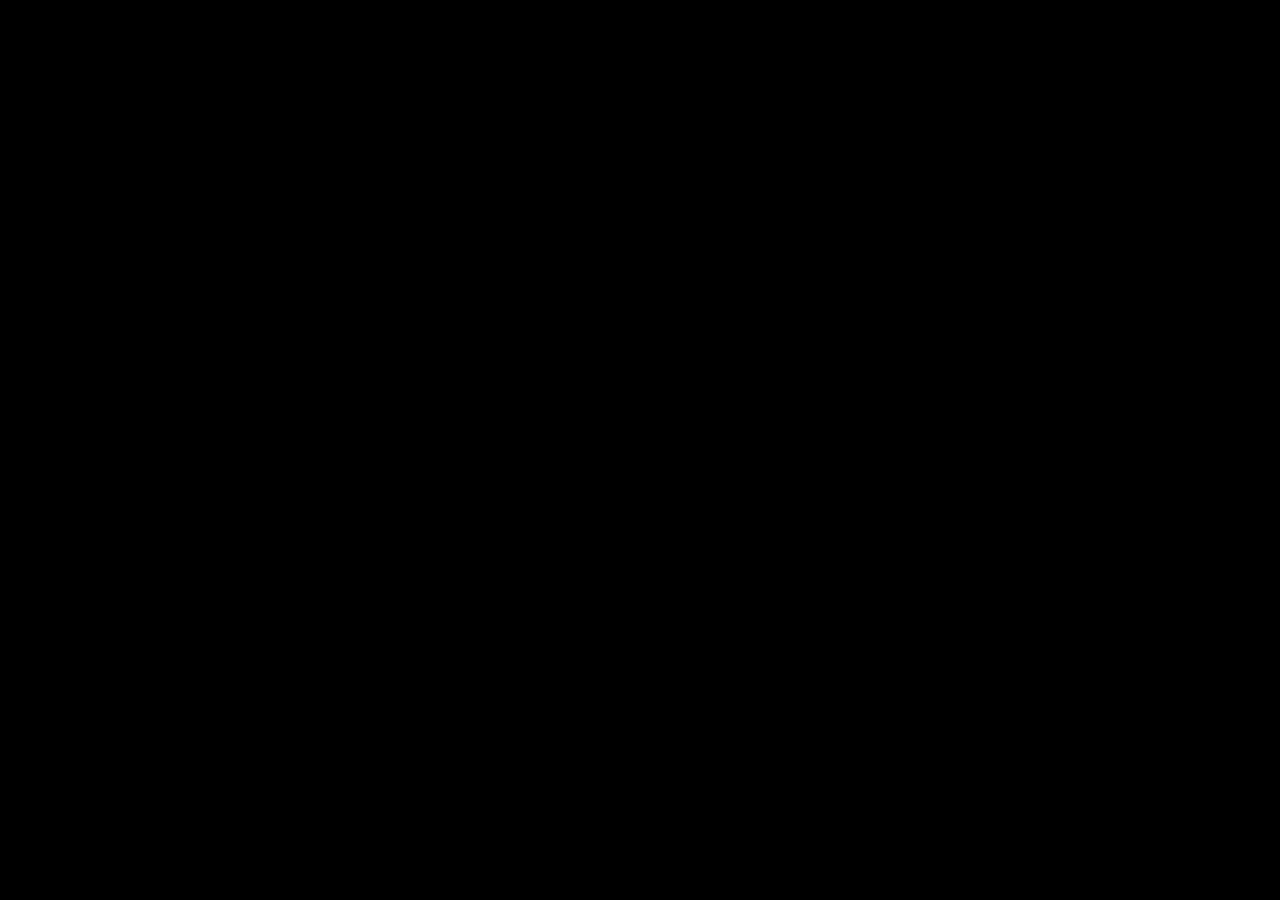
==== commit becdb8e9: "maj ajout vidéo pub marlex studio" ====
--- a/index.html
+++ b/index.html
@@ -8,6 +8,21 @@
   <link rel="stylesheet" href="style.css" />
 </head>
 <body>
+
+<div id="videoIntro" class="video-intro" aria-hidden="false">
+  <video
+          id="introVideo"
+          class="video-intro-media"
+          autoplay
+          muted
+          playsinline
+          preload="auto"
+          tabindex="-1"
+  >
+    <source src="intro.mp4" type="video/mp4" />
+  </video>
+</div>
+
 <div id="startScreen" class="start-screen">
   <div class="start-overlay"></div>
   <section class="start-card">
--- a/style.css
+++ b/style.css
@@ -2760,3 +2760,23 @@
     grid-template-columns:1fr;
   }
 }
+
+.video-intro{
+  position: fixed;
+  inset: 0;
+  z-index: 9999;
+  background: #000;
+  overflow: hidden;
+  display: flex;
+  align-items: center;
+  justify-content: center;
+}
+
+.video-intro-media{
+  width: 100vw;
+  height: 100vh;
+  object-fit: contain;
+  display: block;
+  background: #000;
+  pointer-events: none;
+}
